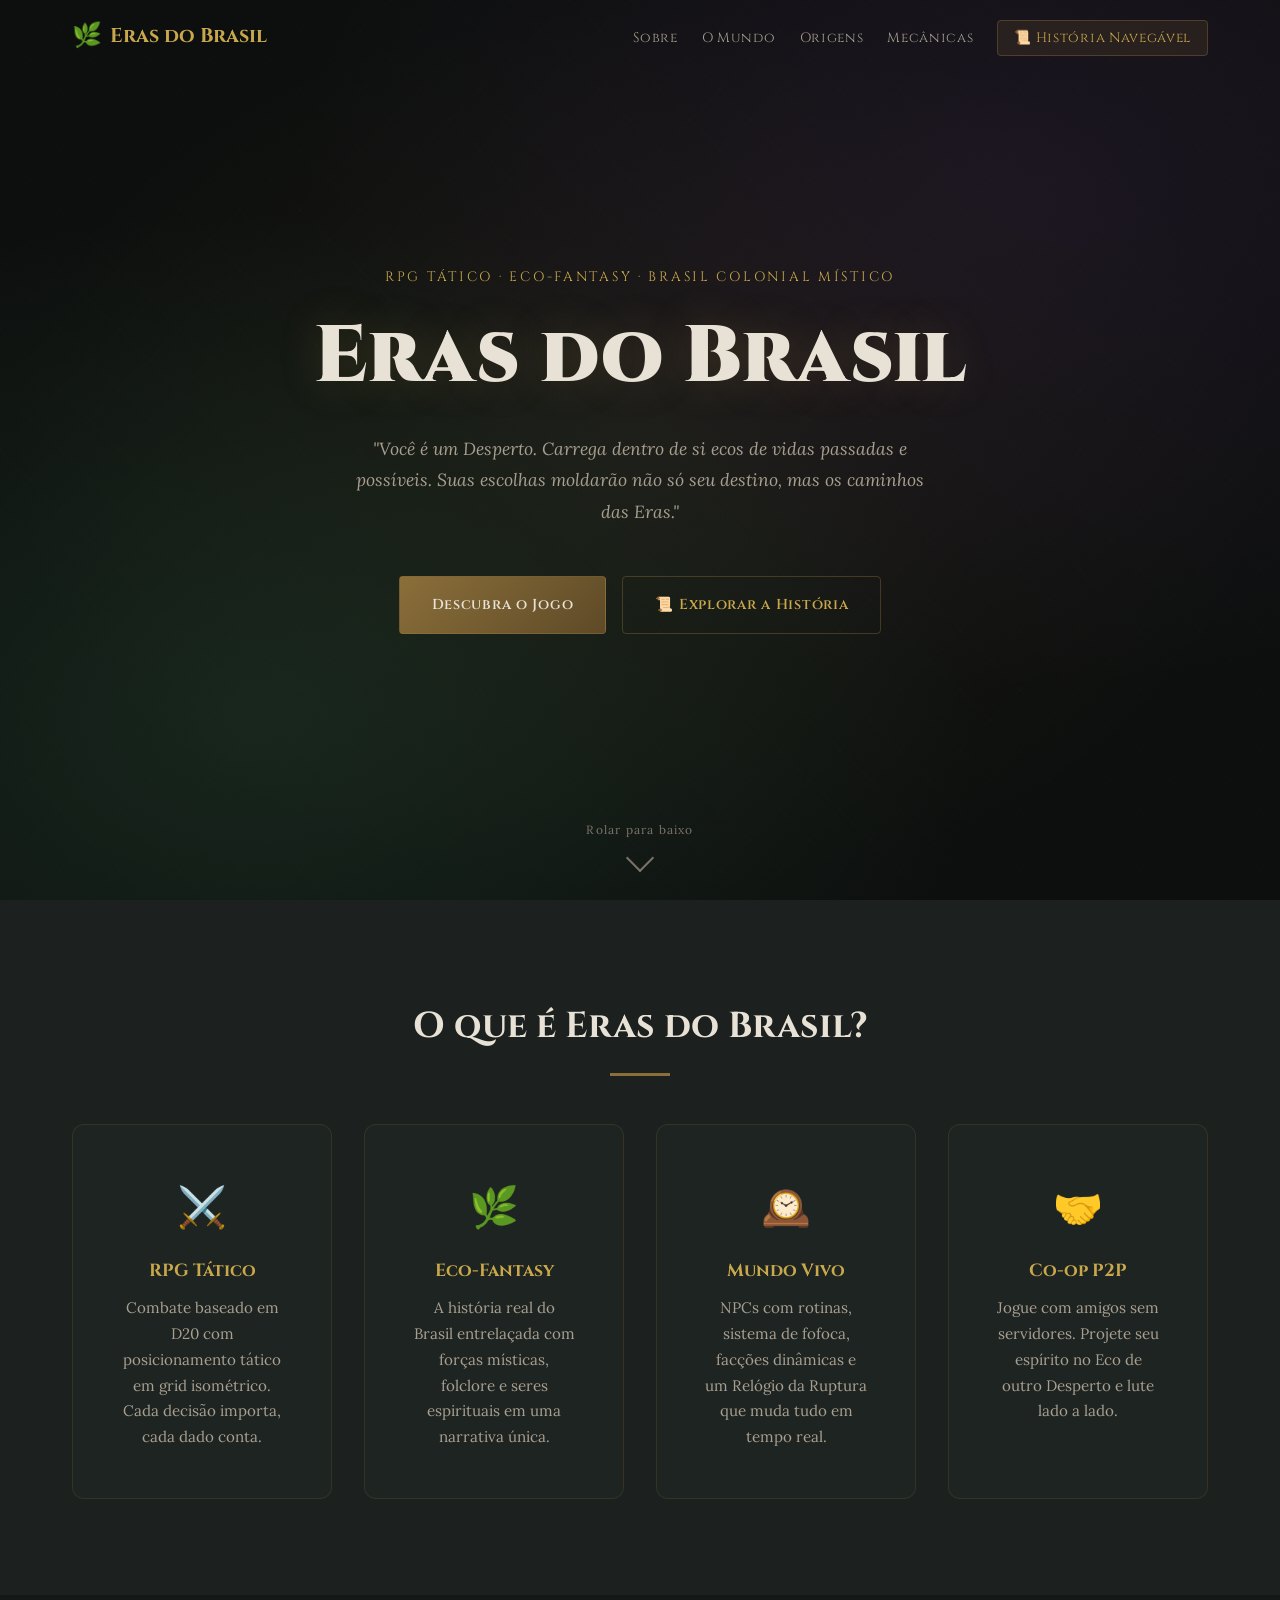
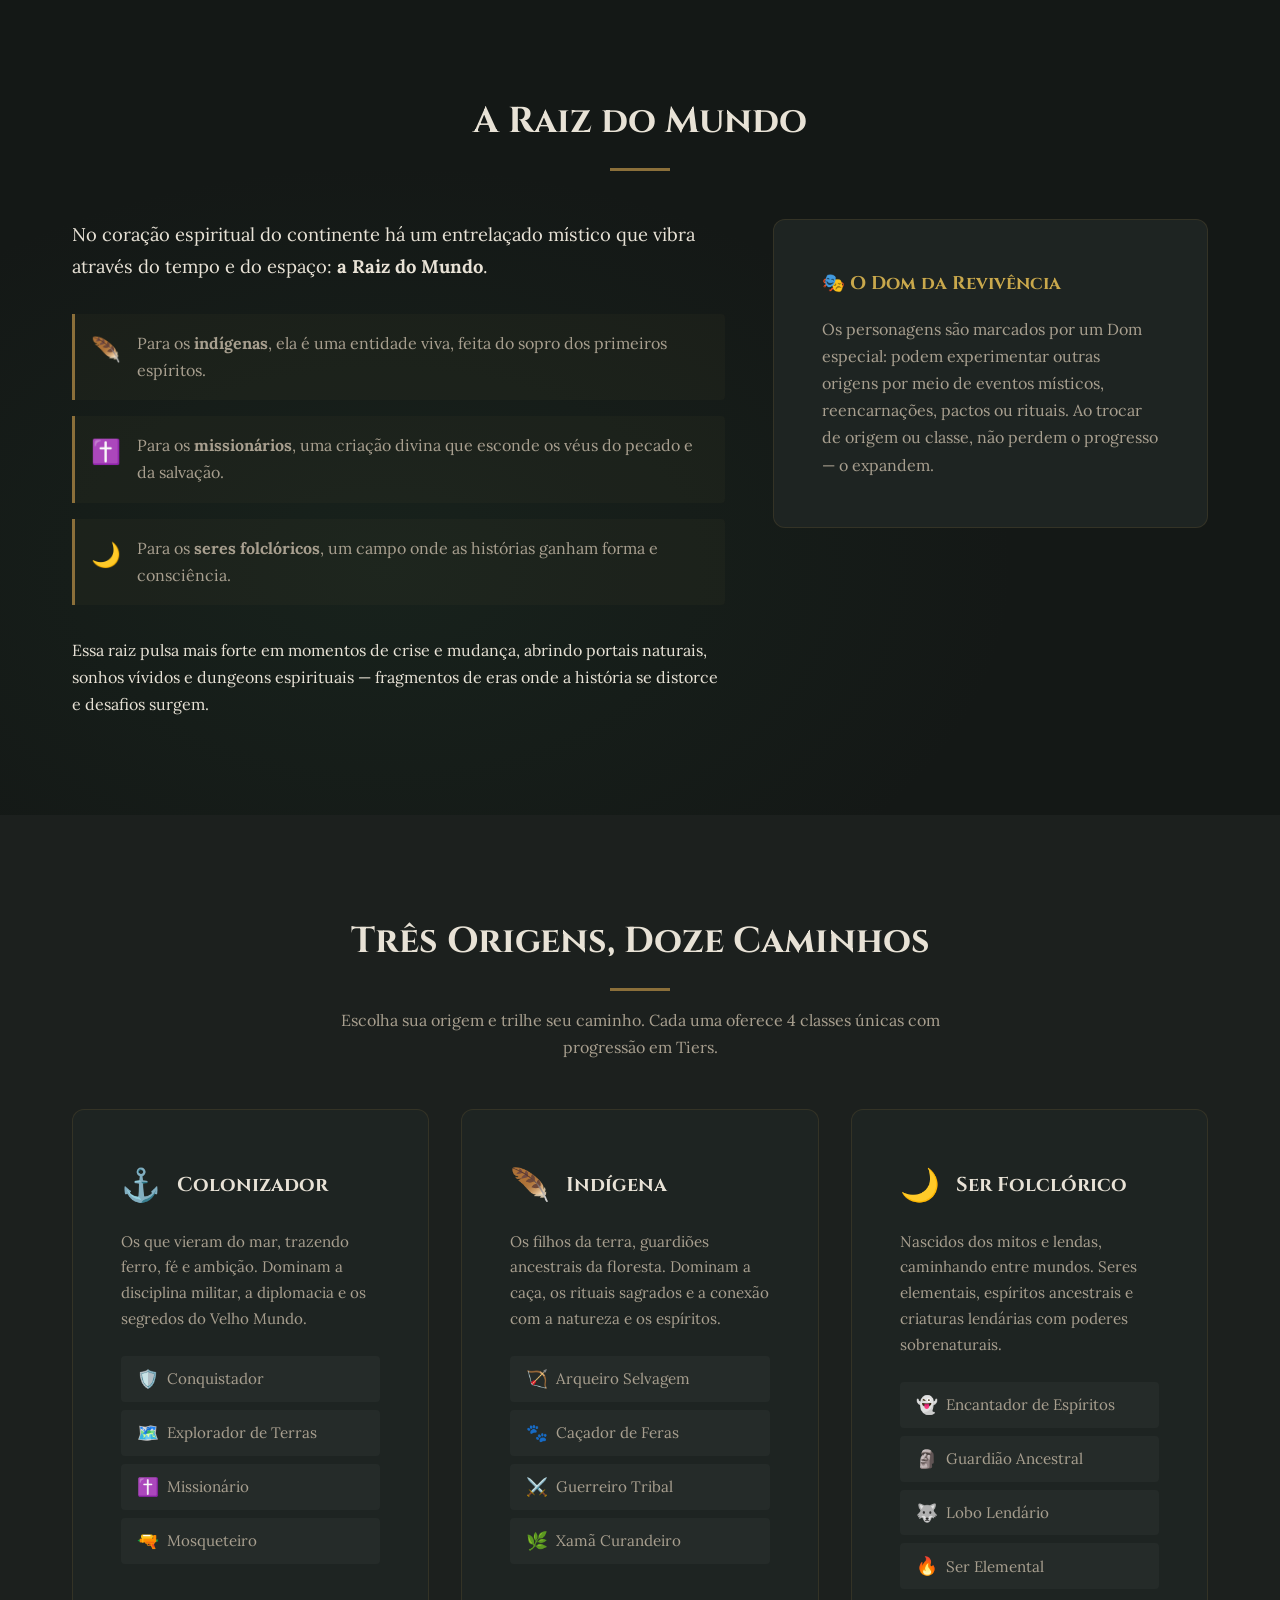
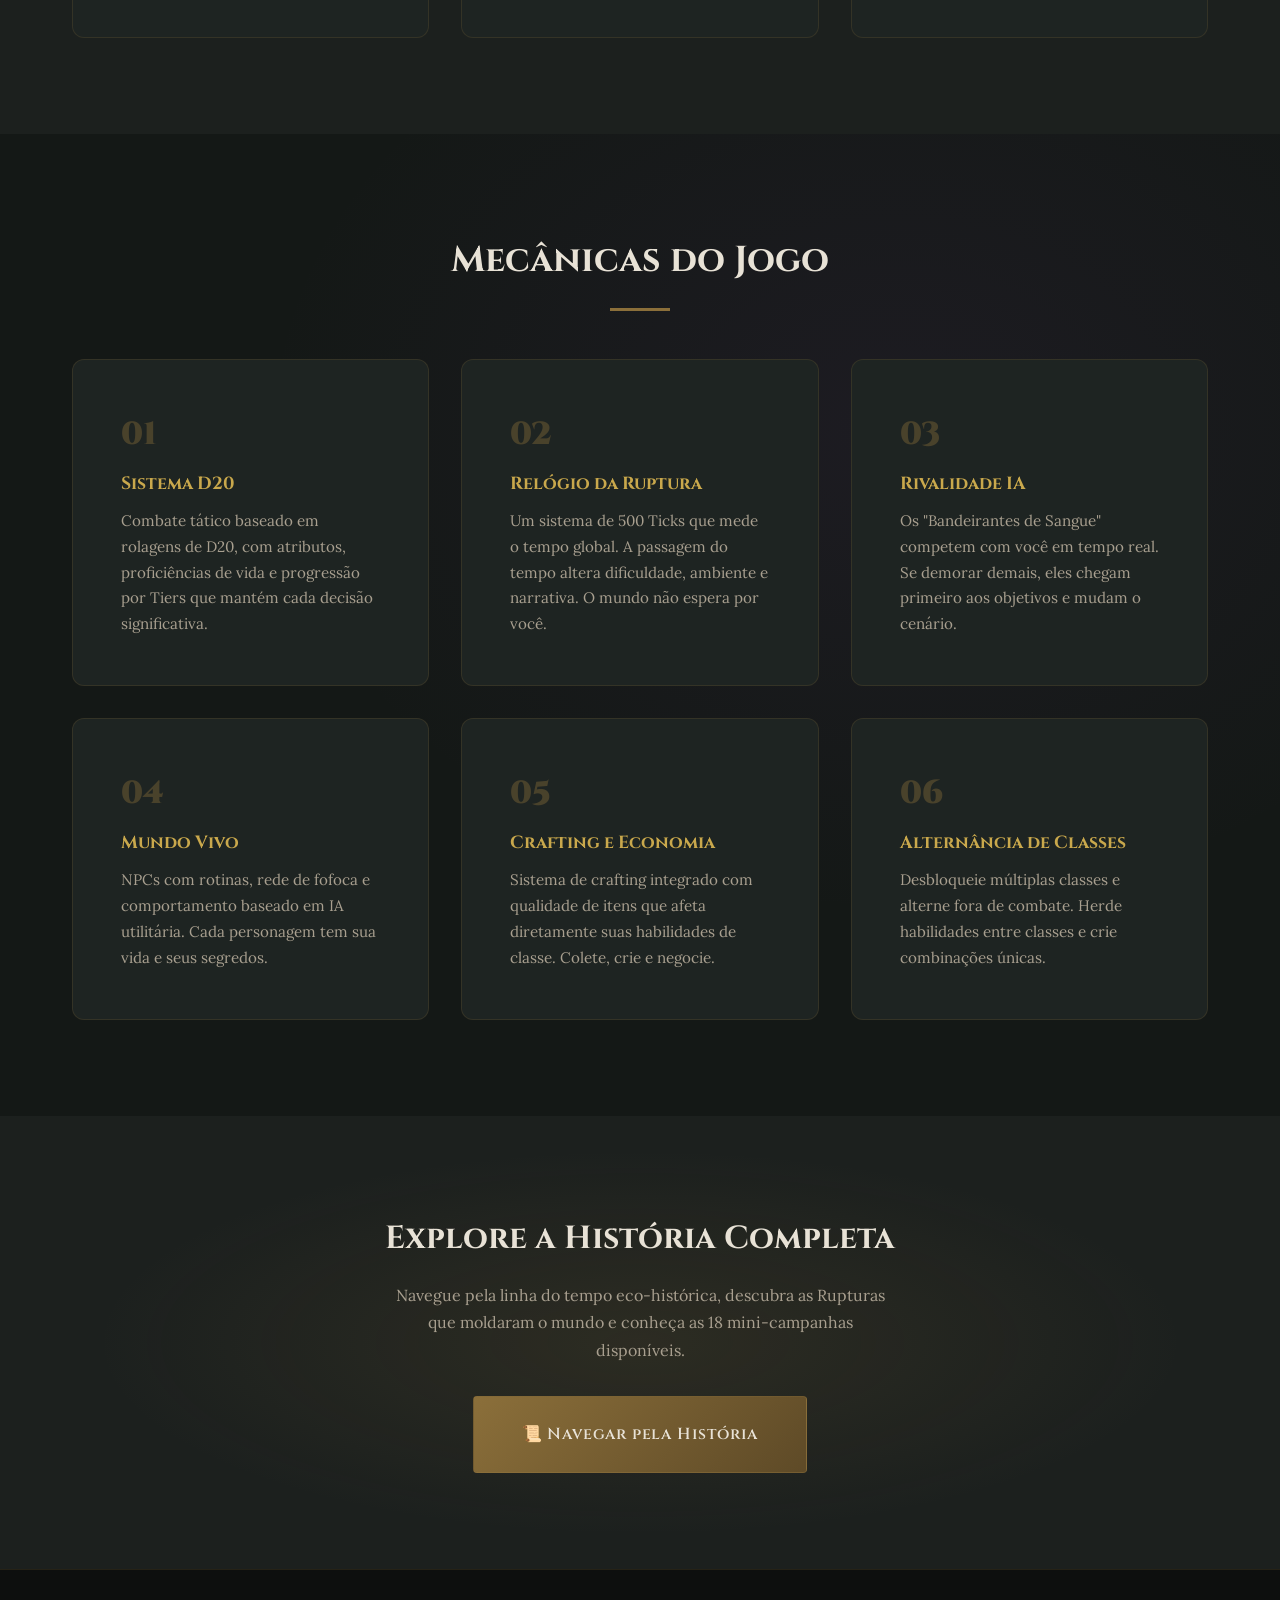
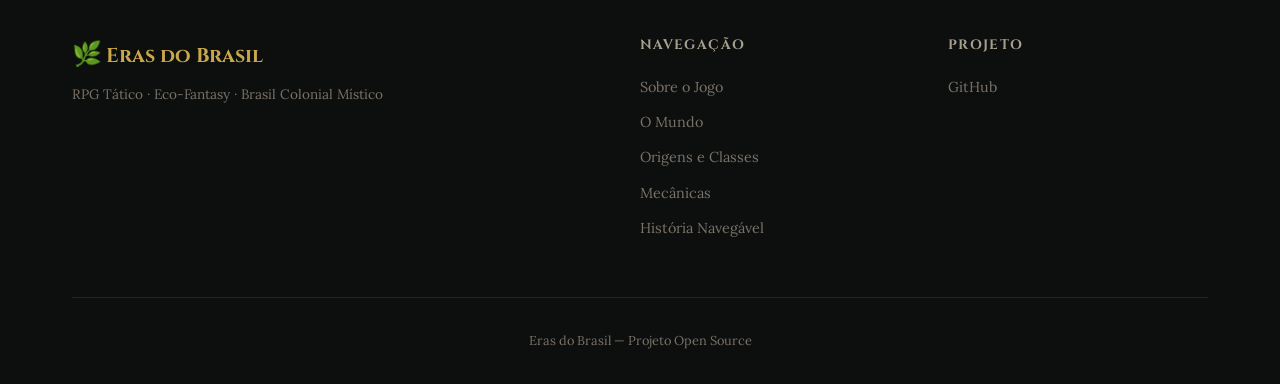
==== web/index.html @ d016cd66 "feat: add web page for game presentation and navigable history (GitHub Pages) Creates a `web/` folde" ====
<!DOCTYPE html>
<html lang="pt-BR">
<head>
  <meta charset="UTF-8">
  <meta name="viewport" content="width=device-width, initial-scale=1.0">
  <title>Eras do Brasil — RPG Tático Eco-Fantasy</title>
  <meta name="description" content="Eras do Brasil é um RPG tático com elementos de eco-fantasia ambientado em um Brasil colonial místico. Explore eras, desbloqueie classes e molde o destino do mundo.">
  <link rel="stylesheet" href="css/style.css">
  <link rel="preconnect" href="https://fonts.googleapis.com">
  <link rel="preconnect" href="https://fonts.gstatic.com" crossorigin>
  <link href="https://fonts.googleapis.com/css2?family=Cinzel:wght@400;600;700;900&family=Lora:ital,wght@0,400;0,500;0,600;1,400;1,500&display=swap" rel="stylesheet">
</head>
<body>
  <!-- Navigation -->
  <nav class="navbar" id="navbar">
    <div class="nav-container">
      <a href="index.html" class="nav-logo">
        <span class="logo-icon">🌿</span>
        <span class="logo-text">Eras do Brasil</span>
      </a>
      <button class="nav-toggle" id="navToggle" aria-label="Abrir menu">
        <span></span><span></span><span></span>
      </button>
      <ul class="nav-links" id="navLinks">
        <li><a href="#sobre">Sobre</a></li>
        <li><a href="#mundo">O Mundo</a></li>
        <li><a href="#origens">Origens</a></li>
        <li><a href="#mecanicas">Mecânicas</a></li>
        <li><a href="historia.html" class="nav-cta">📜 História Navegável</a></li>
      </ul>
    </div>
  </nav>

  <!-- Hero Section -->
  <header class="hero" id="hero">
    <div class="hero-overlay"></div>
    <div class="hero-content">
      <p class="hero-subtitle">RPG Tático · Eco-Fantasy · Brasil Colonial Místico</p>
      <h1 class="hero-title">Eras do Brasil</h1>
      <p class="hero-tagline">"Você é um Desperto. Carrega dentro de si ecos de vidas passadas e possíveis. Suas escolhas moldarão não só seu destino, mas os caminhos das Eras."</p>
      <div class="hero-actions">
        <a href="#sobre" class="btn btn-primary">Descubra o Jogo</a>
        <a href="historia.html" class="btn btn-secondary">📜 Explorar a História</a>
      </div>
    </div>
    <div class="hero-scroll-indicator">
      <span>Rolar para baixo</span>
      <div class="scroll-arrow"></div>
    </div>
  </header>

  <!-- About Section -->
  <section class="section section-about" id="sobre">
    <div class="container">
      <h2 class="section-title">O que é Eras do Brasil?</h2>
      <div class="about-grid">
        <div class="about-card">
          <div class="about-icon">⚔️</div>
          <h3>RPG Tático</h3>
          <p>Combate baseado em D20 com posicionamento tático em grid isométrico. Cada decisão importa, cada dado conta.</p>
        </div>
        <div class="about-card">
          <div class="about-icon">🌿</div>
          <h3>Eco-Fantasy</h3>
          <p>A história real do Brasil entrelaçada com forças místicas, folclore e seres espirituais em uma narrativa única.</p>
        </div>
        <div class="about-card">
          <div class="about-icon">🕰️</div>
          <h3>Mundo Vivo</h3>
          <p>NPCs com rotinas, sistema de fofoca, facções dinâmicas e um Relógio da Ruptura que muda tudo em tempo real.</p>
        </div>
        <div class="about-card">
          <div class="about-icon">🤝</div>
          <h3>Co-op P2P</h3>
          <p>Jogue com amigos sem servidores. Projete seu espírito no Eco de outro Desperto e lute lado a lado.</p>
        </div>
      </div>
    </div>
  </section>

  <!-- World Section -->
  <section class="section section-world" id="mundo">
    <div class="container">
      <h2 class="section-title">A Raiz do Mundo</h2>
      <div class="world-content">
        <div class="world-text">
          <p class="world-intro">No coração espiritual do continente há um entrelaçado místico que vibra através do tempo e do espaço: <strong>a Raiz do Mundo</strong>.</p>
          <div class="world-perspectives">
            <div class="perspective">
              <span class="perspective-icon">🪶</span>
              <p>Para os <strong>indígenas</strong>, ela é uma entidade viva, feita do sopro dos primeiros espíritos.</p>
            </div>
            <div class="perspective">
              <span class="perspective-icon">✝️</span>
              <p>Para os <strong>missionários</strong>, uma criação divina que esconde os véus do pecado e da salvação.</p>
            </div>
            <div class="perspective">
              <span class="perspective-icon">🌙</span>
              <p>Para os <strong>seres folclóricos</strong>, um campo onde as histórias ganham forma e consciência.</p>
            </div>
          </div>
          <p>Essa raiz pulsa mais forte em momentos de crise e mudança, abrindo portais naturais, sonhos vívidos e dungeons espirituais — fragmentos de eras onde a história se distorce e desafios surgem.</p>
        </div>
        <div class="world-feature">
          <div class="feature-box">
            <h3>🎭 O Dom da Revivência</h3>
            <p>Os personagens são marcados por um Dom especial: podem experimentar outras origens por meio de eventos místicos, reencarnações, pactos ou rituais. Ao trocar de origem ou classe, não perdem o progresso — o expandem.</p>
          </div>
        </div>
      </div>
    </div>
  </section>

  <!-- Origins / Classes Section -->
  <section class="section section-origins" id="origens">
    <div class="container">
      <h2 class="section-title">Três Origens, Doze Caminhos</h2>
      <p class="section-subtitle">Escolha sua origem e trilhe seu caminho. Cada uma oferece 4 classes únicas com progressão em Tiers.</p>
      <div class="origins-grid">
        <!-- Colonizador -->
        <div class="origin-card origin-colonizador">
          <div class="origin-header">
            <span class="origin-icon">⚓</span>
            <h3>Colonizador</h3>
          </div>
          <p class="origin-desc">Os que vieram do mar, trazendo ferro, fé e ambição. Dominam a disciplina militar, a diplomacia e os segredos do Velho Mundo.</p>
          <ul class="class-list">
            <li><span class="class-icon">🛡️</span> Conquistador</li>
            <li><span class="class-icon">🗺️</span> Explorador de Terras</li>
            <li><span class="class-icon">✝️</span> Missionário</li>
            <li><span class="class-icon">🔫</span> Mosqueteiro</li>
          </ul>
        </div>
        <!-- Indígena -->
        <div class="origin-card origin-indigena">
          <div class="origin-header">
            <span class="origin-icon">🪶</span>
            <h3>Indígena</h3>
          </div>
          <p class="origin-desc">Os filhos da terra, guardiões ancestrais da floresta. Dominam a caça, os rituais sagrados e a conexão com a natureza e os espíritos.</p>
          <ul class="class-list">
            <li><span class="class-icon">🏹</span> Arqueiro Selvagem</li>
            <li><span class="class-icon">🐾</span> Caçador de Feras</li>
            <li><span class="class-icon">⚔️</span> Guerreiro Tribal</li>
            <li><span class="class-icon">🌿</span> Xamã Curandeiro</li>
          </ul>
        </div>
        <!-- Folclórico -->
        <div class="origin-card origin-folclorico">
          <div class="origin-header">
            <span class="origin-icon">🌙</span>
            <h3>Ser Folclórico</h3>
          </div>
          <p class="origin-desc">Nascidos dos mitos e lendas, caminhando entre mundos. Seres elementais, espíritos ancestrais e criaturas lendárias com poderes sobrenaturais.</p>
          <ul class="class-list">
            <li><span class="class-icon">👻</span> Encantador de Espíritos</li>
            <li><span class="class-icon">🗿</span> Guardião Ancestral</li>
            <li><span class="class-icon">🐺</span> Lobo Lendário</li>
            <li><span class="class-icon">🔥</span> Ser Elemental</li>
          </ul>
        </div>
      </div>
    </div>
  </section>

  <!-- Mechanics Section -->
  <section class="section section-mechanics" id="mecanicas">
    <div class="container">
      <h2 class="section-title">Mecânicas do Jogo</h2>
      <div class="mechanics-grid">
        <div class="mechanic-card">
          <div class="mechanic-number">01</div>
          <h3>Sistema D20</h3>
          <p>Combate tático baseado em rolagens de D20, com atributos, proficiências de vida e progressão por Tiers que mantém cada decisão significativa.</p>
        </div>
        <div class="mechanic-card">
          <div class="mechanic-number">02</div>
          <h3>Relógio da Ruptura</h3>
          <p>Um sistema de 500 Ticks que mede o tempo global. A passagem do tempo altera dificuldade, ambiente e narrativa. O mundo não espera por você.</p>
        </div>
        <div class="mechanic-card">
          <div class="mechanic-number">03</div>
          <h3>Rivalidade IA</h3>
          <p>Os "Bandeirantes de Sangue" competem com você em tempo real. Se demorar demais, eles chegam primeiro aos objetivos e mudam o cenário.</p>
        </div>
        <div class="mechanic-card">
          <div class="mechanic-number">04</div>
          <h3>Mundo Vivo</h3>
          <p>NPCs com rotinas, rede de fofoca e comportamento baseado em IA utilitária. Cada personagem tem sua vida e seus segredos.</p>
        </div>
        <div class="mechanic-card">
          <div class="mechanic-number">05</div>
          <h3>Crafting e Economia</h3>
          <p>Sistema de crafting integrado com qualidade de itens que afeta diretamente suas habilidades de classe. Colete, crie e negocie.</p>
        </div>
        <div class="mechanic-card">
          <div class="mechanic-number">06</div>
          <h3>Alternância de Classes</h3>
          <p>Desbloqueie múltiplas classes e alterne fora de combate. Herde habilidades entre classes e crie combinações únicas.</p>
        </div>
      </div>
    </div>
  </section>

  <!-- CTA Section -->
  <section class="section section-cta">
    <div class="container">
      <div class="cta-content">
        <h2>Explore a História Completa</h2>
        <p>Navegue pela linha do tempo eco-histórica, descubra as Rupturas que moldaram o mundo e conheça as 18 mini-campanhas disponíveis.</p>
        <a href="historia.html" class="btn btn-primary btn-large">📜 Navegar pela História</a>
      </div>
    </div>
  </section>

  <!-- Footer -->
  <footer class="footer">
    <div class="container">
      <div class="footer-content">
        <div class="footer-brand">
          <span class="logo-icon">🌿</span>
          <span class="logo-text">Eras do Brasil</span>
          <p>RPG Tático · Eco-Fantasy · Brasil Colonial Místico</p>
        </div>
        <div class="footer-links">
          <h4>Navegação</h4>
          <ul>
            <li><a href="#sobre">Sobre o Jogo</a></li>
            <li><a href="#mundo">O Mundo</a></li>
            <li><a href="#origens">Origens e Classes</a></li>
            <li><a href="#mecanicas">Mecânicas</a></li>
            <li><a href="historia.html">História Navegável</a></li>
          </ul>
        </div>
        <div class="footer-links">
          <h4>Projeto</h4>
          <ul>
            <li><a href="https://github.com/sidinei-silva/eras-do-brasil" target="_blank" rel="noopener">GitHub</a></li>
          </ul>
        </div>
      </div>
      <div class="footer-bottom">
        <p>Eras do Brasil — Projeto Open Source</p>
      </div>
    </div>
  </footer>

  <script src="js/main.js"></script>
</body>
</html>
---- web/css/style.css ----
/* =============================================
   ERAS DO BRASIL — Web Page Styles
   Paleta: Tons terrosos, verdes profundos, 
   azuis místicos, roxos espirituais, dourado
   ============================================= */

/* --- CSS Variables --- */
:root {
  /* Colors - Earthy & Mystical */
  --color-bg-dark: #0d0f0e;
  --color-bg: #141816;
  --color-bg-light: #1c201e;
  --color-bg-card: #1e2422;
  --color-bg-card-hover: #242a28;

  --color-primary: #8b6f3a;
  --color-primary-light: #c9a84c;
  --color-primary-dark: #5e4a27;

  --color-green-deep: #2d5a3e;
  --color-green-light: #4a8c5c;
  --color-green-glow: #5fb87a;

  --color-blue-mystic: #3a5a8b;
  --color-blue-light: #5a8abf;

  --color-purple-spirit: #6b3a8b;
  --color-purple-light: #9a5abf;

  --color-text: #e8e2d6;
  --color-text-muted: #a89f8f;
  --color-text-dim: #7a7268;

  --color-accent-red: #8b3a3a;
  --color-accent-red-light: #c45a5a;

  /* Spacing */
  --space-xs: 0.25rem;
  --space-sm: 0.5rem;
  --space-md: 1rem;
  --space-lg: 1.5rem;
  --space-xl: 2rem;
  --space-2xl: 3rem;
  --space-3xl: 4rem;
  --space-4xl: 6rem;

  /* Typography */
  --font-heading: 'Cinzel', serif;
  --font-body: 'Lora', Georgia, serif;

  /* Borders */
  --border-subtle: 1px solid rgba(139, 111, 58, 0.2);
  --border-glow: 1px solid rgba(139, 111, 58, 0.4);
  --radius-sm: 4px;
  --radius-md: 8px;
  --radius-lg: 12px;

  /* Transitions */
  --transition: 0.3s ease;
}

/* --- Reset & Base --- */
*,
*::before,
*::after {
  box-sizing: border-box;
  margin: 0;
  padding: 0;
}

html {
  scroll-behavior: smooth;
  scroll-padding-top: 80px;
}

body {
  font-family: var(--font-body);
  background-color: var(--color-bg);
  color: var(--color-text);
  line-height: 1.7;
  -webkit-font-smoothing: antialiased;
}

a {
  color: var(--color-primary-light);
  text-decoration: none;
  transition: color var(--transition);
}

a:hover {
  color: var(--color-green-glow);
}

img {
  max-width: 100%;
  height: auto;
}

ul {
  list-style: none;
}

/* --- Container --- */
.container {
  max-width: 1200px;
  margin: 0 auto;
  padding: 0 var(--space-xl);
}

/* =============================================
   NAVIGATION
   ============================================= */
.navbar {
  position: fixed;
  top: 0;
  left: 0;
  right: 0;
  z-index: 1000;
  padding: var(--space-md) 0;
  transition: background var(--transition), box-shadow var(--transition);
}

.navbar.scrolled,
.navbar-solid {
  background: rgba(13, 15, 14, 0.95);
  backdrop-filter: blur(10px);
  box-shadow: 0 2px 20px rgba(0, 0, 0, 0.3);
}

.nav-container {
  max-width: 1200px;
  margin: 0 auto;
  padding: 0 var(--space-xl);
  display: flex;
  align-items: center;
  justify-content: space-between;
}

.nav-logo {
  display: flex;
  align-items: center;
  gap: var(--space-sm);
  font-family: var(--font-heading);
  font-size: 1.25rem;
  font-weight: 700;
  color: var(--color-primary-light);
}

.nav-logo:hover {
  color: var(--color-primary-light);
}

.logo-icon {
  font-size: 1.5rem;
}

.nav-links {
  display: flex;
  align-items: center;
  gap: var(--space-lg);
}

.nav-links a {
  font-family: var(--font-heading);
  font-size: 0.85rem;
  font-weight: 400;
  letter-spacing: 0.05em;
  color: var(--color-text-muted);
  padding: var(--space-xs) 0;
  position: relative;
}

.nav-links a::after {
  content: '';
  position: absolute;
  bottom: -2px;
  left: 0;
  width: 0;
  height: 2px;
  background: var(--color-primary-light);
  transition: width var(--transition);
}

.nav-links a:hover {
  color: var(--color-text);
}

.nav-links a:hover::after {
  width: 100%;
}

.nav-cta {
  background: rgba(139, 111, 58, 0.15);
  border: var(--border-glow);
  padding: var(--space-sm) var(--space-md) !important;
  border-radius: var(--radius-sm);
  color: var(--color-primary-light) !important;
}

.nav-cta:hover {
  background: rgba(139, 111, 58, 0.3) !important;
}

/* Mobile Nav Toggle */
.nav-toggle {
  display: none;
  flex-direction: column;
  gap: 5px;
  background: none;
  border: none;
  cursor: pointer;
  padding: var(--space-sm);
}

.nav-toggle span {
  display: block;
  width: 24px;
  height: 2px;
  background: var(--color-text);
  transition: var(--transition);
}

/* =============================================
   HERO SECTION
   ============================================= */
.hero {
  position: relative;
  min-height: 100vh;
  display: flex;
  flex-direction: column;
  align-items: center;
  justify-content: center;
  text-align: center;
  background:
    radial-gradient(ellipse at 20% 80%, rgba(45, 90, 62, 0.3) 0%, transparent 50%),
    radial-gradient(ellipse at 80% 20%, rgba(107, 58, 139, 0.15) 0%, transparent 50%),
    radial-gradient(ellipse at 50% 50%, rgba(139, 111, 58, 0.1) 0%, transparent 70%),
    var(--color-bg-dark);
  overflow: hidden;
}

.hero-overlay {
  position: absolute;
  inset: 0;
  background: url("data:image/svg+xml,%3Csvg xmlns='http://www.w3.org/2000/svg' width='60' height='60'%3E%3Cpath d='M30 0L60 30L30 60L0 30Z' fill='none' stroke='%238b6f3a' stroke-width='0.3' opacity='0.08'/%3E%3C/svg%3E") repeat;
  pointer-events: none;
}

.hero-content {
  position: relative;
  z-index: 2;
  max-width: 800px;
  padding: 0 var(--space-xl);
}

.hero-subtitle {
  font-family: var(--font-heading);
  font-size: 0.85rem;
  letter-spacing: 0.2em;
  text-transform: uppercase;
  color: var(--color-primary-light);
  margin-bottom: var(--space-lg);
}

.hero-title {
  font-family: var(--font-heading);
  font-size: clamp(2.5rem, 7vw, 5rem);
  font-weight: 900;
  line-height: 1.1;
  color: var(--color-text);
  margin-bottom: var(--space-xl);
  text-shadow: 0 0 40px rgba(139, 111, 58, 0.3);
}

.hero-tagline {
  font-size: 1.1rem;
  font-style: italic;
  color: var(--color-text-muted);
  max-width: 600px;
  margin: 0 auto var(--space-2xl);
  line-height: 1.8;
}

.hero-actions {
  display: flex;
  gap: var(--space-md);
  justify-content: center;
  flex-wrap: wrap;
}

.hero-scroll-indicator {
  position: absolute;
  bottom: 2rem;
  display: flex;
  flex-direction: column;
  align-items: center;
  gap: var(--space-sm);
  color: var(--color-text-dim);
  font-size: 0.75rem;
  letter-spacing: 0.1em;
  animation: float 2s ease-in-out infinite;
}

.scroll-arrow {
  width: 20px;
  height: 20px;
  border-right: 2px solid var(--color-text-dim);
  border-bottom: 2px solid var(--color-text-dim);
  transform: rotate(45deg);
}

@keyframes float {
  0%, 100% { transform: translateY(0); }
  50% { transform: translateY(8px); }
}

/* =============================================
   BUTTONS
   ============================================= */
.btn {
  display: inline-block;
  font-family: var(--font-heading);
  font-size: 0.9rem;
  font-weight: 600;
  letter-spacing: 0.05em;
  padding: var(--space-md) var(--space-xl);
  border-radius: var(--radius-sm);
  cursor: pointer;
  transition: all var(--transition);
  border: none;
}

.btn-primary {
  background: linear-gradient(135deg, var(--color-primary), var(--color-primary-dark));
  color: var(--color-text);
  border: var(--border-glow);
}

.btn-primary:hover {
  background: linear-gradient(135deg, var(--color-primary-light), var(--color-primary));
  color: var(--color-bg-dark);
  transform: translateY(-2px);
  box-shadow: 0 4px 20px rgba(139, 111, 58, 0.3);
}

.btn-secondary {
  background: transparent;
  color: var(--color-primary-light);
  border: var(--border-glow);
}

.btn-secondary:hover {
  background: rgba(139, 111, 58, 0.15);
  color: var(--color-text);
  transform: translateY(-2px);
}

.btn-large {
  padding: var(--space-lg) var(--space-2xl);
  font-size: 1rem;
}

/* =============================================
   SECTIONS
   ============================================= */
.section {
  padding: var(--space-4xl) 0;
}

.section-title {
  font-family: var(--font-heading);
  font-size: clamp(1.5rem, 3vw, 2.25rem);
  font-weight: 700;
  text-align: center;
  margin-bottom: var(--space-md);
  color: var(--color-text);
}

.section-title::after {
  content: '';
  display: block;
  width: 60px;
  height: 3px;
  background: var(--color-primary);
  margin: var(--space-md) auto 0;
}

.section-subtitle {
  text-align: center;
  color: var(--color-text-muted);
  max-width: 600px;
  margin: 0 auto var(--space-2xl);
}

/* --- About Section --- */
.section-about {
  background: var(--color-bg-light);
}

.about-grid {
  display: grid;
  grid-template-columns: repeat(auto-fit, minmax(240px, 1fr));
  gap: var(--space-xl);
  margin-top: var(--space-2xl);
}

.about-card {
  background: var(--color-bg-card);
  border: var(--border-subtle);
  border-radius: var(--radius-lg);
  padding: var(--space-2xl);
  text-align: center;
  transition: all var(--transition);
}

.about-card:hover {
  background: var(--color-bg-card-hover);
  border-color: rgba(139, 111, 58, 0.4);
  transform: translateY(-4px);
}

.about-icon {
  font-size: 2.5rem;
  margin-bottom: var(--space-md);
}

.about-card h3 {
  font-family: var(--font-heading);
  font-size: 1.1rem;
  color: var(--color-primary-light);
  margin-bottom: var(--space-sm);
}

.about-card p {
  color: var(--color-text-muted);
  font-size: 0.95rem;
}

/* --- World Section --- */
.section-world {
  background:
    radial-gradient(ellipse at 30% 70%, rgba(45, 90, 62, 0.15) 0%, transparent 50%),
    var(--color-bg);
}

.world-content {
  display: grid;
  grid-template-columns: 1.2fr 0.8fr;
  gap: var(--space-2xl);
  margin-top: var(--space-2xl);
  align-items: start;
}

.world-intro {
  font-size: 1.15rem;
  color: var(--color-text);
  margin-bottom: var(--space-lg);
}

.world-perspectives {
  display: flex;
  flex-direction: column;
  gap: var(--space-md);
  margin: var(--space-xl) 0;
}

.perspective {
  display: flex;
  gap: var(--space-md);
  align-items: flex-start;
  padding: var(--space-md);
  background: rgba(139, 111, 58, 0.05);
  border-left: 3px solid var(--color-primary);
  border-radius: 0 var(--radius-sm) var(--radius-sm) 0;
}

.perspective-icon {
  font-size: 1.5rem;
  flex-shrink: 0;
}

.perspective p {
  color: var(--color-text-muted);
}

.feature-box {
  background: var(--color-bg-card);
  border: var(--border-subtle);
  border-radius: var(--radius-lg);
  padding: var(--space-2xl);
}

.feature-box h3 {
  font-family: var(--font-heading);
  font-size: 1.15rem;
  color: var(--color-primary-light);
  margin-bottom: var(--space-md);
}

.feature-box p {
  color: var(--color-text-muted);
}

/* --- Origins Section --- */
.section-origins {
  background: var(--color-bg-light);
}

.origins-grid {
  display: grid;
  grid-template-columns: repeat(auto-fit, minmax(300px, 1fr));
  gap: var(--space-xl);
}

.origin-card {
  background: var(--color-bg-card);
  border: var(--border-subtle);
  border-radius: var(--radius-lg);
  padding: var(--space-2xl);
  transition: all var(--transition);
}

.origin-card:hover {
  transform: translateY(-4px);
}

.origin-colonizador:hover {
  border-color: var(--color-blue-light);
  box-shadow: 0 4px 30px rgba(58, 90, 139, 0.15);
}

.origin-indigena:hover {
  border-color: var(--color-green-glow);
  box-shadow: 0 4px 30px rgba(74, 140, 92, 0.15);
}

.origin-folclorico:hover {
  border-color: var(--color-purple-light);
  box-shadow: 0 4px 30px rgba(107, 58, 139, 0.15);
}

.origin-header {
  display: flex;
  align-items: center;
  gap: var(--space-md);
  margin-bottom: var(--space-md);
}

.origin-icon {
  font-size: 2rem;
}

.origin-header h3 {
  font-family: var(--font-heading);
  font-size: 1.25rem;
  color: var(--color-text);
}

.origin-desc {
  color: var(--color-text-muted);
  font-size: 0.95rem;
  margin-bottom: var(--space-lg);
}

.class-list {
  display: flex;
  flex-direction: column;
  gap: var(--space-sm);
}

.class-list li {
  display: flex;
  align-items: center;
  gap: var(--space-sm);
  padding: var(--space-sm) var(--space-md);
  background: rgba(255, 255, 255, 0.03);
  border-radius: var(--radius-sm);
  font-size: 0.95rem;
  color: var(--color-text-muted);
}

.class-icon {
  font-size: 1.1rem;
}

/* --- Mechanics Section --- */
.section-mechanics {
  background:
    radial-gradient(ellipse at 70% 30%, rgba(107, 58, 139, 0.1) 0%, transparent 50%),
    var(--color-bg);
}

.mechanics-grid {
  display: grid;
  grid-template-columns: repeat(auto-fit, minmax(300px, 1fr));
  gap: var(--space-xl);
  margin-top: var(--space-2xl);
}

.mechanic-card {
  background: var(--color-bg-card);
  border: var(--border-subtle);
  border-radius: var(--radius-lg);
  padding: var(--space-2xl);
  transition: all var(--transition);
}

.mechanic-card:hover {
  background: var(--color-bg-card-hover);
  border-color: rgba(139, 111, 58, 0.4);
  transform: translateY(-4px);
}

.mechanic-number {
  font-family: var(--font-heading);
  font-size: 2rem;
  font-weight: 900;
  color: var(--color-primary);
  opacity: 0.4;
  margin-bottom: var(--space-sm);
}

.mechanic-card h3 {
  font-family: var(--font-heading);
  font-size: 1.1rem;
  color: var(--color-primary-light);
  margin-bottom: var(--space-sm);
}

.mechanic-card p {
  color: var(--color-text-muted);
  font-size: 0.95rem;
}

/* --- CTA Section --- */
.section-cta {
  background:
    radial-gradient(ellipse at center, rgba(139, 111, 58, 0.15) 0%, transparent 60%),
    var(--color-bg-light);
  text-align: center;
}

.cta-content h2 {
  font-family: var(--font-heading);
  font-size: clamp(1.5rem, 3vw, 2rem);
  margin-bottom: var(--space-md);
}

.cta-content p {
  color: var(--color-text-muted);
  max-width: 500px;
  margin: 0 auto var(--space-xl);
}

/* =============================================
   FOOTER
   ============================================= */
.footer {
  background: var(--color-bg-dark);
  border-top: var(--border-subtle);
  padding: var(--space-3xl) 0 var(--space-xl);
}

.footer-content {
  display: grid;
  grid-template-columns: 2fr 1fr 1fr;
  gap: var(--space-2xl);
  margin-bottom: var(--space-2xl);
}

.footer-brand .logo-icon {
  font-size: 1.5rem;
}

.footer-brand .logo-text {
  font-family: var(--font-heading);
  font-size: 1.25rem;
  font-weight: 700;
  color: var(--color-primary-light);
}

.footer-brand p {
  color: var(--color-text-dim);
  font-size: 0.85rem;
  margin-top: var(--space-sm);
}

.footer-links h4 {
  font-family: var(--font-heading);
  font-size: 0.85rem;
  letter-spacing: 0.1em;
  text-transform: uppercase;
  color: var(--color-text-muted);
  margin-bottom: var(--space-md);
}

.footer-links li {
  margin-bottom: var(--space-sm);
}

.footer-links a {
  color: var(--color-text-dim);
  font-size: 0.9rem;
}

.footer-links a:hover {
  color: var(--color-primary-light);
}

.footer-bottom {
  border-top: var(--border-subtle);
  padding-top: var(--space-xl);
  text-align: center;
  color: var(--color-text-dim);
  font-size: 0.8rem;
}

/* =============================================
   HISTORY PAGE
   ============================================= */

/* Page Header */
.page-header {
  position: relative;
  padding: 8rem 0 3rem;
  text-align: center;
  background:
    radial-gradient(ellipse at 50% 80%, rgba(139, 111, 58, 0.2) 0%, transparent 60%),
    radial-gradient(ellipse at 20% 40%, rgba(45, 90, 62, 0.15) 0%, transparent 50%),
    var(--color-bg-dark);
}

.page-title {
  font-family: var(--font-heading);
  font-size: clamp(2rem, 5vw, 3rem);
  font-weight: 900;
  margin-bottom: var(--space-md);
}

.page-subtitle {
  color: var(--color-text-muted);
  max-width: 600px;
  margin: 0 auto;
  font-size: 1.05rem;
}

/* Story Layout */
.story-layout {
  display: grid;
  grid-template-columns: 280px 1fr;
  max-width: 1400px;
  margin: 0 auto;
  min-height: 100vh;
}

/* Story Navigation */
.story-nav {
  position: sticky;
  top: 70px;
  height: calc(100vh - 70px);
  overflow-y: auto;
  padding: var(--space-xl);
  background: var(--color-bg-dark);
  border-right: var(--border-subtle);
}

.story-nav h3 {
  font-family: var(--font-heading);
  font-size: 0.8rem;
  letter-spacing: 0.15em;
  text-transform: uppercase;
  color: var(--color-text-dim);
  margin-bottom: var(--space-lg);
}

.story-nav > ul > li {
  margin-bottom: var(--space-sm);
}

.story-nav-link {
  display: block;
  padding: var(--space-sm) var(--space-md);
  color: var(--color-text-muted);
  font-size: 0.9rem;
  border-radius: var(--radius-sm);
  transition: all var(--transition);
}

.story-nav-link:hover,
.story-nav-link.active {
  color: var(--color-primary-light);
  background: rgba(139, 111, 58, 0.1);
}

.story-nav-sub {
  margin-left: var(--space-lg);
  margin-top: var(--space-xs);
}

.story-nav-sub li {
  margin-bottom: 2px;
}

.story-nav-sub a {
  display: block;
  padding: var(--space-xs) var(--space-sm);
  font-size: 0.8rem;
  color: var(--color-text-dim);
  border-radius: var(--radius-sm);
}

.story-nav-sub a:hover {
  color: var(--color-primary-light);
  background: rgba(139, 111, 58, 0.05);
}

/* Story Content */
.story-content {
  padding: var(--space-2xl) var(--space-3xl);
}

.story-section {
  margin-bottom: var(--space-4xl);
  padding-bottom: var(--space-3xl);
  border-bottom: var(--border-subtle);
}

.story-section:last-of-type {
  border-bottom: none;
}

.story-title {
  font-family: var(--font-heading);
  font-size: clamp(1.5rem, 3vw, 2rem);
  font-weight: 700;
  color: var(--color-text);
  margin-bottom: var(--space-xl);
}

.story-title::after {
  content: '';
  display: block;
  width: 40px;
  height: 3px;
  background: var(--color-primary);
  margin-top: var(--space-md);
}

.story-block {
  margin-bottom: var(--space-2xl);
}

.story-block h3 {
  font-family: var(--font-heading);
  font-size: 1.2rem;
  color: var(--color-primary-light);
  margin-bottom: var(--space-md);
}

.story-lead {
  font-size: 1.15rem;
  color: var(--color-text);
  margin-bottom: var(--space-lg);
  line-height: 1.8;
}

.story-block p {
  color: var(--color-text-muted);
  margin-bottom: var(--space-md);
}

.story-quote {
  border-left: 3px solid var(--color-primary);
  padding: var(--space-lg) var(--space-xl);
  margin: var(--space-xl) 0;
  background: rgba(139, 111, 58, 0.06);
  border-radius: 0 var(--radius-md) var(--radius-md) 0;
  font-style: italic;
  color: var(--color-text);
  font-size: 1.05rem;
}

.story-list {
  margin: var(--space-lg) 0;
}

.story-list li {
  padding: var(--space-sm) 0;
  padding-left: var(--space-lg);
  position: relative;
  color: var(--color-text-muted);
}

.story-list li::before {
  content: '◆';
  position: absolute;
  left: 0;
  color: var(--color-primary);
  font-size: 0.6rem;
  top: 0.7rem;
}

/* Perspective Cards (History Page) */
.perspective-cards {
  display: grid;
  grid-template-columns: repeat(auto-fit, minmax(200px, 1fr));
  gap: var(--space-md);
  margin: var(--space-xl) 0;
}

.perspective-card {
  background: var(--color-bg-card);
  border: var(--border-subtle);
  border-radius: var(--radius-md);
  padding: var(--space-lg);
  text-align: center;
}

.pc-icon {
  font-size: 2rem;
  display: block;
  margin-bottom: var(--space-sm);
}

.perspective-card h4 {
  font-family: var(--font-heading);
  font-size: 0.9rem;
  color: var(--color-primary-light);
  margin-bottom: var(--space-sm);
}

.perspective-card p {
  font-size: 0.9rem;
  color: var(--color-text-muted);
}

/* =============================================
   TIMELINE
   ============================================= */
.timeline {
  position: relative;
  padding-left: var(--space-3xl);
  margin-top: var(--space-2xl);
}

.timeline::before {
  content: '';
  position: absolute;
  left: 15px;
  top: 0;
  bottom: 0;
  width: 2px;
  background: linear-gradient(
    to bottom,
    var(--color-primary),
    var(--color-green-deep),
    var(--color-purple-spirit),
    var(--color-primary)
  );
}

.timeline-item {
  position: relative;
  margin-bottom: var(--space-2xl);
  padding-bottom: var(--space-xl);
}

.timeline-marker {
  position: absolute;
  left: calc(-1 * var(--space-3xl) + 4px);
  display: flex;
  flex-direction: column;
  align-items: center;
  gap: var(--space-xs);
}

.timeline-year {
  font-family: var(--font-heading);
  font-size: 0.8rem;
  font-weight: 700;
  color: var(--color-primary-light);
  background: var(--color-bg);
  padding: var(--space-xs) var(--space-sm);
  border-radius: var(--radius-sm);
  border: var(--border-glow);
  white-space: nowrap;
}

.timeline-icon {
  font-size: 1.5rem;
  background: var(--color-bg);
  padding: var(--space-xs);
  border-radius: 50%;
}

.timeline-content {
  background: var(--color-bg-card);
  border: var(--border-subtle);
  border-radius: var(--radius-md);
  padding: var(--space-xl);
  transition: all var(--transition);
}

.timeline-content:hover {
  border-color: rgba(139, 111, 58, 0.4);
  background: var(--color-bg-card-hover);
}

.timeline-content h3 {
  font-family: var(--font-heading);
  font-size: 1.15rem;
  color: var(--color-text);
  margin-bottom: var(--space-sm);
}

.timeline-meta {
  display: flex;
  flex-wrap: wrap;
  gap: var(--space-sm);
  margin-bottom: var(--space-md);
}

.tag {
  font-size: 0.75rem;
  padding: var(--space-xs) var(--space-sm);
  border-radius: var(--radius-sm);
  font-family: var(--font-heading);
  letter-spacing: 0.02em;
}

.tag-evento {
  background: rgba(45, 90, 62, 0.2);
  color: var(--color-green-light);
  border: 1px solid rgba(45, 90, 62, 0.3);
}

.tag-ruptura {
  background: rgba(107, 58, 139, 0.2);
  color: var(--color-purple-light);
  border: 1px solid rgba(107, 58, 139, 0.3);
}

.timeline-content p {
  color: var(--color-text-muted);
  font-size: 0.95rem;
}

/* =============================================
   ATO 1 - Mechanics
   ============================================= */
.mechanic-highlight {
  background: var(--color-bg-card);
  border: var(--border-subtle);
  border-radius: var(--radius-lg);
  padding: var(--space-2xl);
}

.clock-phases {
  display: grid;
  gap: var(--space-md);
  margin-top: var(--space-lg);
}

.phase {
  padding: var(--space-lg);
  border-radius: var(--radius-md);
  border-left: 4px solid;
}

.phase-1 { border-color: var(--color-green-light); background: rgba(74, 140, 92, 0.08); }
.phase-2 { border-color: var(--color-primary-light); background: rgba(201, 168, 76, 0.08); }
.phase-3 { border-color: var(--color-accent-red-light); background: rgba(196, 90, 90, 0.08); }
.phase-end { border-color: var(--color-purple-light); background: rgba(154, 90, 191, 0.08); }

.phase-header {
  display: flex;
  align-items: center;
  gap: var(--space-md);
  margin-bottom: var(--space-sm);
}

.phase-range {
  font-family: var(--font-heading);
  font-size: 0.75rem;
  font-weight: 700;
  padding: var(--space-xs) var(--space-sm);
  background: rgba(0, 0, 0, 0.3);
  border-radius: var(--radius-sm);
  color: var(--color-text-muted);
}

.phase h4 {
  font-family: var(--font-heading);
  font-size: 1rem;
  color: var(--color-text);
}

.phase p {
  color: var(--color-text-muted);
  font-size: 0.9rem;
  margin-bottom: 0;
}

.session-objective {
  background: rgba(139, 111, 58, 0.1);
  padding: var(--space-sm) var(--space-md);
  border-radius: var(--radius-sm);
  border-left: 3px solid var(--color-primary);
  margin-bottom: var(--space-md) !important;
  color: var(--color-text) !important;
}

/* Faction Grid */
.faction-grid {
  display: grid;
  grid-template-columns: repeat(auto-fit, minmax(180px, 1fr));
  gap: var(--space-md);
  margin: var(--space-lg) 0;
}

.faction-card {
  text-align: center;
  padding: var(--space-lg);
  border-radius: var(--radius-md);
  border: var(--border-subtle);
}

.faction-indigena { background: rgba(74, 140, 92, 0.1); border-color: rgba(74, 140, 92, 0.3); }
.faction-colonizador { background: rgba(90, 138, 191, 0.1); border-color: rgba(90, 138, 191, 0.3); }
.faction-folclorico { background: rgba(154, 90, 191, 0.1); border-color: rgba(154, 90, 191, 0.3); }

.faction-icon {
  font-size: 2rem;
  display: block;
  margin-bottom: var(--space-sm);
}

.faction-card h4 {
  font-family: var(--font-heading);
  font-size: 0.9rem;
  color: var(--color-text);
  margin-bottom: var(--space-xs);
}

.faction-card p {
  font-size: 0.85rem;
  color: var(--color-text-muted);
  margin-bottom: 0;
}

/* Outcome Grid */
.outcome-grid {
  display: grid;
  grid-template-columns: 1fr 1fr;
  gap: var(--space-md);
  margin: var(--space-lg) 0;
}

.outcome {
  padding: var(--space-lg);
  border-radius: var(--radius-md);
  border: var(--border-subtle);
}

.outcome-good {
  background: rgba(74, 140, 92, 0.1);
  border-color: rgba(74, 140, 92, 0.3);
}

.outcome-bad {
  background: rgba(139, 58, 58, 0.1);
  border-color: rgba(139, 58, 58, 0.3);
}

.outcome h4 {
  font-family: var(--font-heading);
  font-size: 0.95rem;
  color: var(--color-text);
  margin-bottom: var(--space-sm);
}

.outcome p {
  font-size: 0.9rem;
  color: var(--color-text-muted);
  margin-bottom: 0;
}

/* =============================================
   CAMPAIGNS
   ============================================= */
.campaign-group {
  margin-bottom: var(--space-2xl);
}

.campaign-group h3 {
  font-family: var(--font-heading);
  font-size: 1.15rem;
  color: var(--color-text);
  margin-bottom: var(--space-lg);
  display: flex;
  align-items: center;
  gap: var(--space-sm);
}

.origin-badge {
  font-size: 1.5rem;
}

.campaign-cards {
  display: grid;
  grid-template-columns: repeat(auto-fit, minmax(280px, 1fr));
  gap: var(--space-md);
}

.campaign-card {
  background: var(--color-bg-card);
  border: var(--border-subtle);
  border-radius: var(--radius-md);
  padding: var(--space-lg);
  transition: all var(--transition);
  position: relative;
}

.campaign-card:hover {
  background: var(--color-bg-card-hover);
  border-color: rgba(139, 111, 58, 0.4);
  transform: translateY(-2px);
}

.campaign-number {
  font-family: var(--font-heading);
  font-size: 1.5rem;
  font-weight: 900;
  color: var(--color-primary);
  opacity: 0.3;
  position: absolute;
  top: var(--space-md);
  right: var(--space-md);
}

.campaign-card h4 {
  font-family: var(--font-heading);
  font-size: 1rem;
  color: var(--color-primary-light);
  margin-bottom: var(--space-sm);
}

.campaign-card p {
  color: var(--color-text-muted);
  font-size: 0.9rem;
  margin-bottom: 0;
}

/* Back to top */
.back-to-top-container {
  text-align: center;
  padding: var(--space-2xl) 0;
}

/* =============================================
   RESPONSIVE
   ============================================= */
@media (max-width: 1024px) {
  .story-layout {
    grid-template-columns: 1fr;
  }

  .story-nav {
    display: none;
  }

  .story-content {
    padding: var(--space-xl);
  }

  .world-content {
    grid-template-columns: 1fr;
  }
}

@media (max-width: 768px) {
  .nav-links {
    display: none;
    position: absolute;
    top: 100%;
    left: 0;
    right: 0;
    flex-direction: column;
    background: rgba(13, 15, 14, 0.98);
    padding: var(--space-lg);
    gap: var(--space-sm);
    border-top: var(--border-subtle);
  }

  .nav-links.active {
    display: flex;
  }

  .nav-toggle {
    display: flex;
  }

  .hero-title {
    font-size: 2.5rem;
  }

  .footer-content {
    grid-template-columns: 1fr;
    gap: var(--space-xl);
  }

  .outcome-grid {
    grid-template-columns: 1fr;
  }

  .timeline {
    padding-left: var(--space-2xl);
  }

  .timeline-marker {
    left: calc(-1 * var(--space-2xl) + 4px);
  }
}

@media (max-width: 480px) {
  .container {
    padding: 0 var(--space-md);
  }

  .story-content {
    padding: var(--space-md);
  }

  .hero-actions {
    flex-direction: column;
    align-items: center;
  }

  .faction-grid {
    grid-template-columns: 1fr;
  }

  .perspective-cards {
    grid-template-columns: 1fr;
  }
}
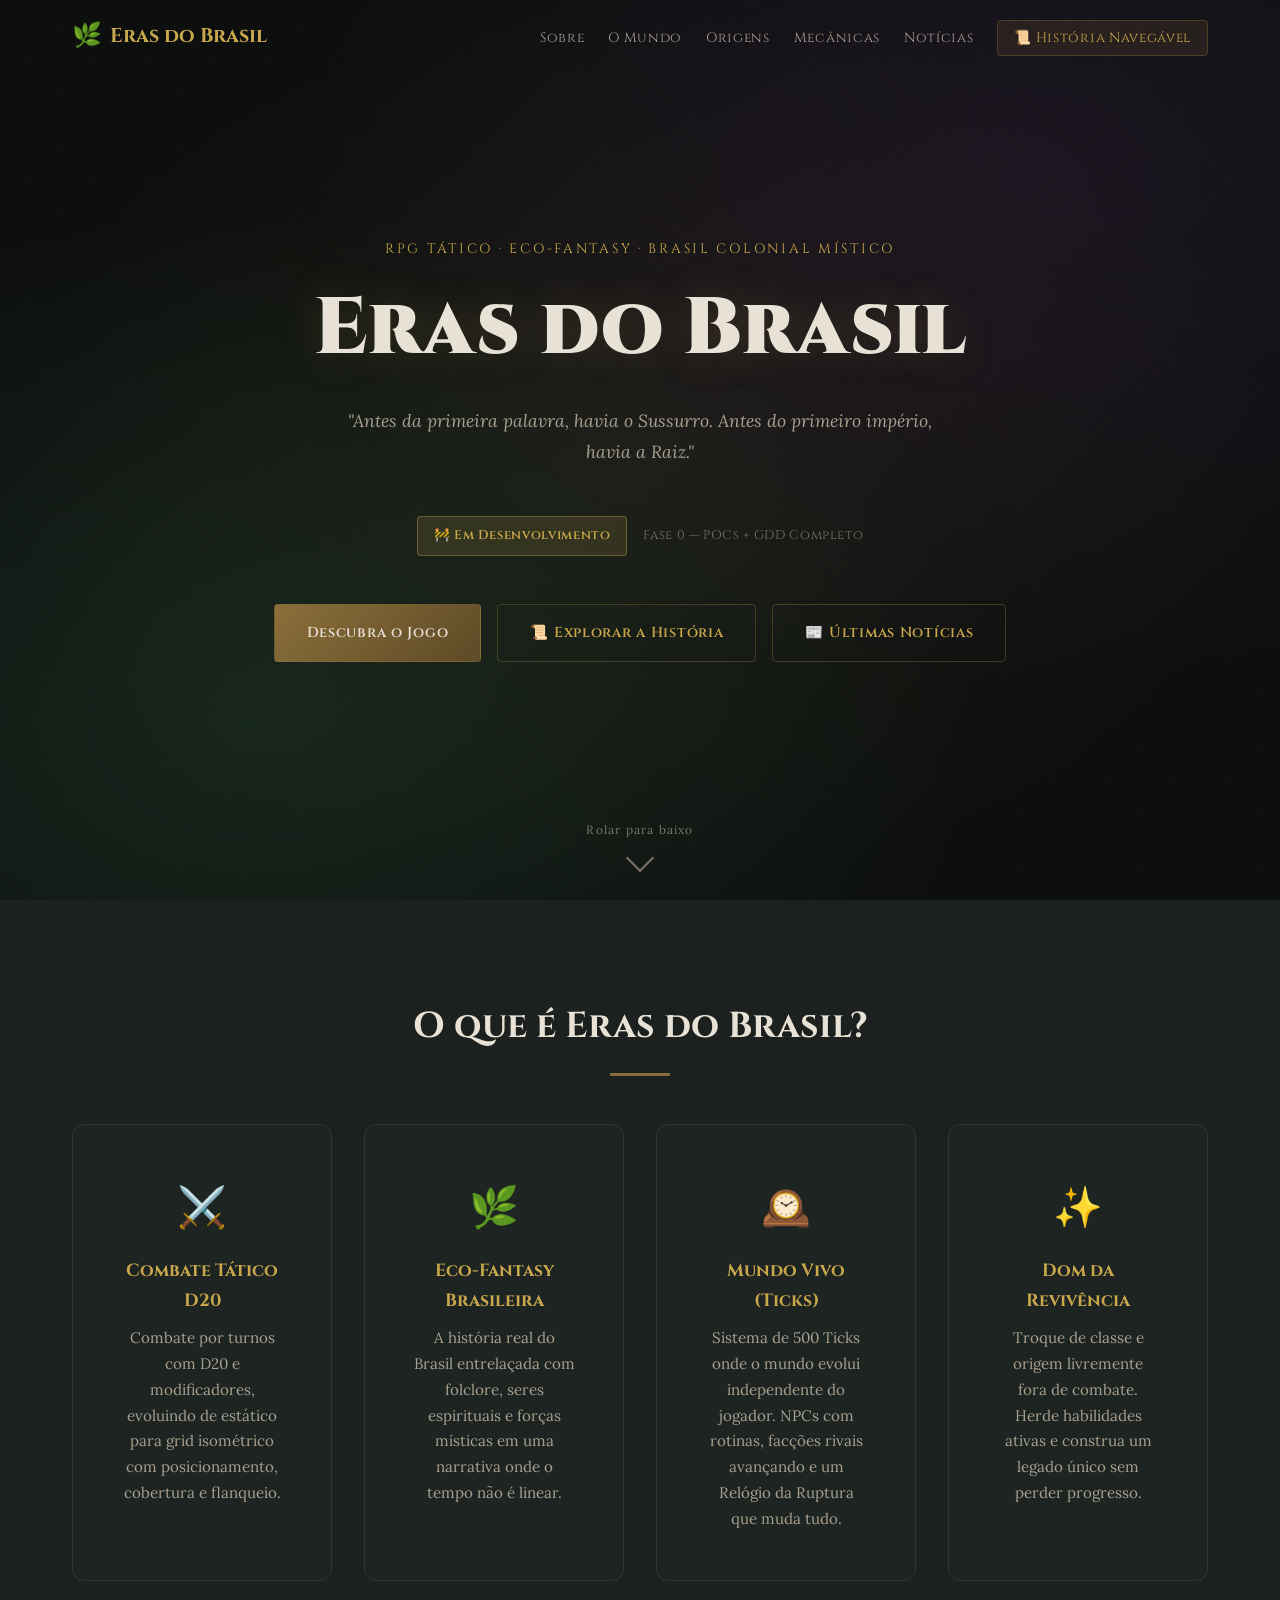
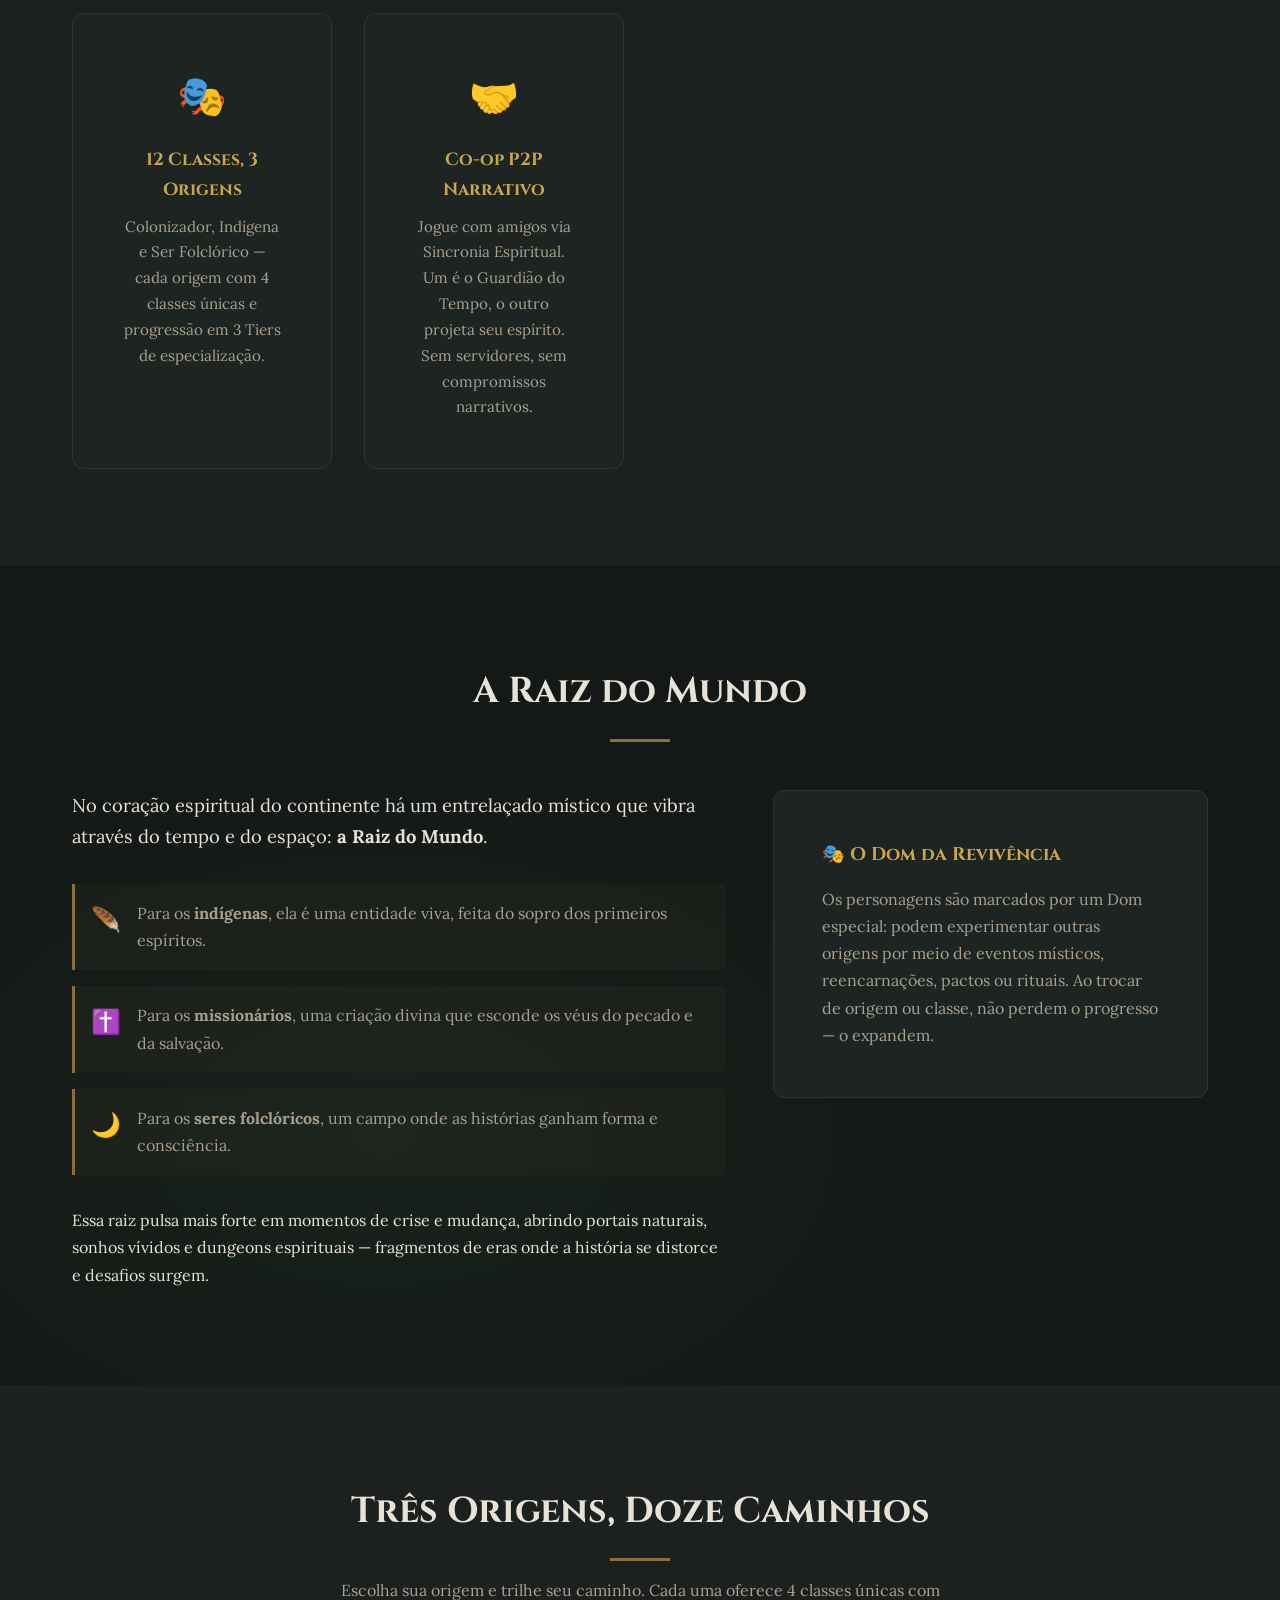
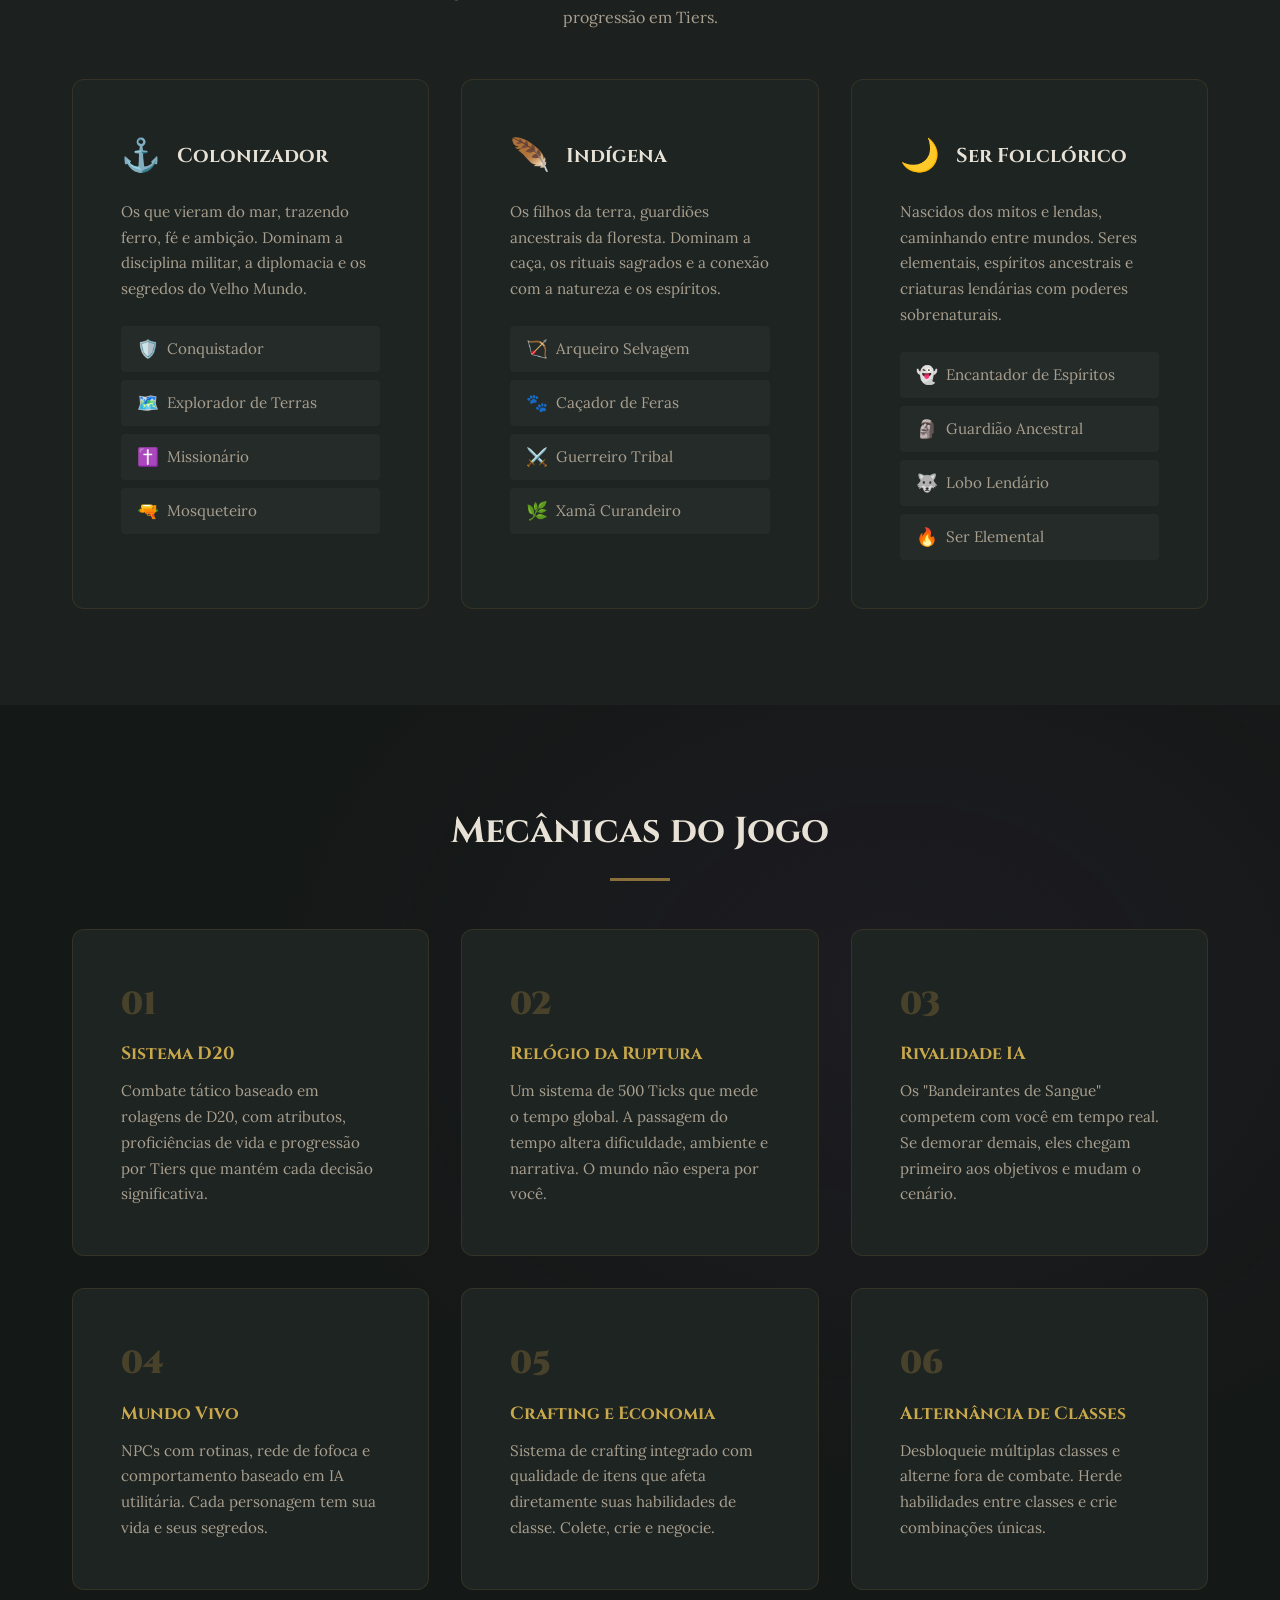
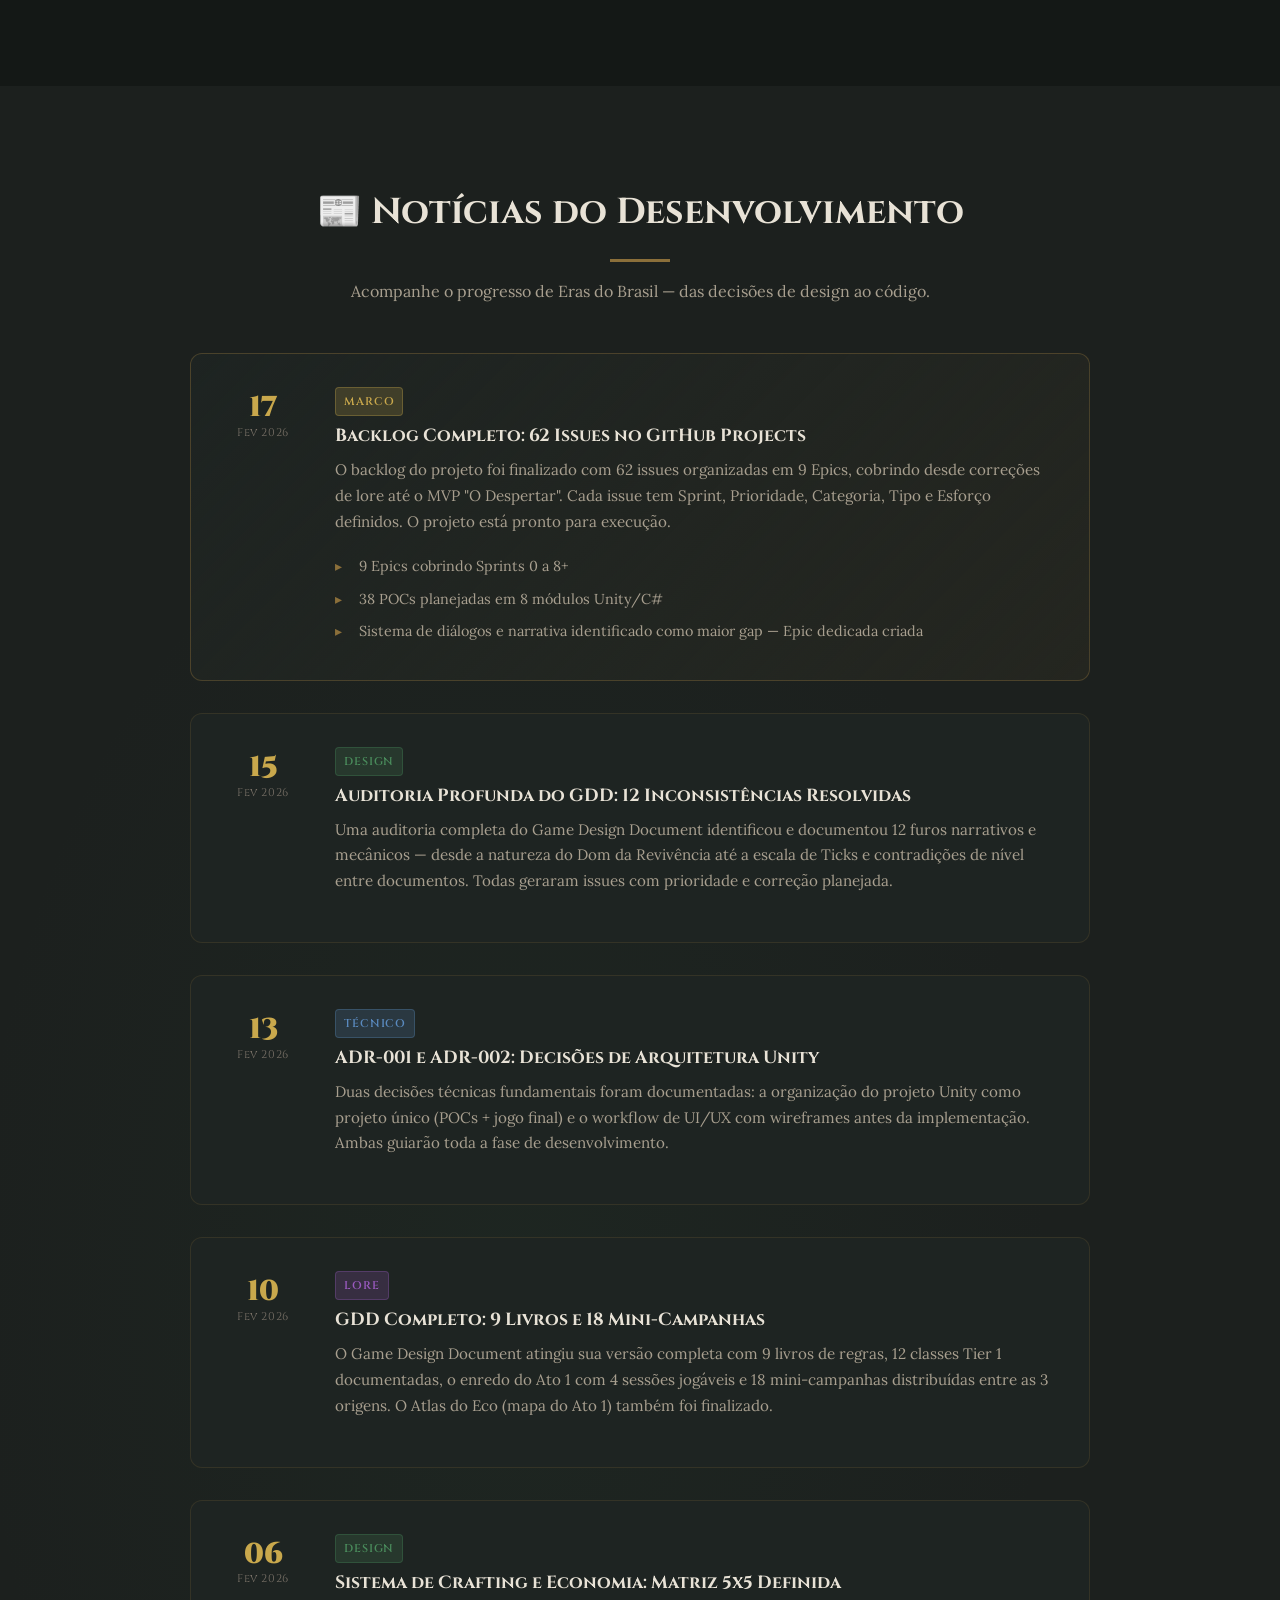
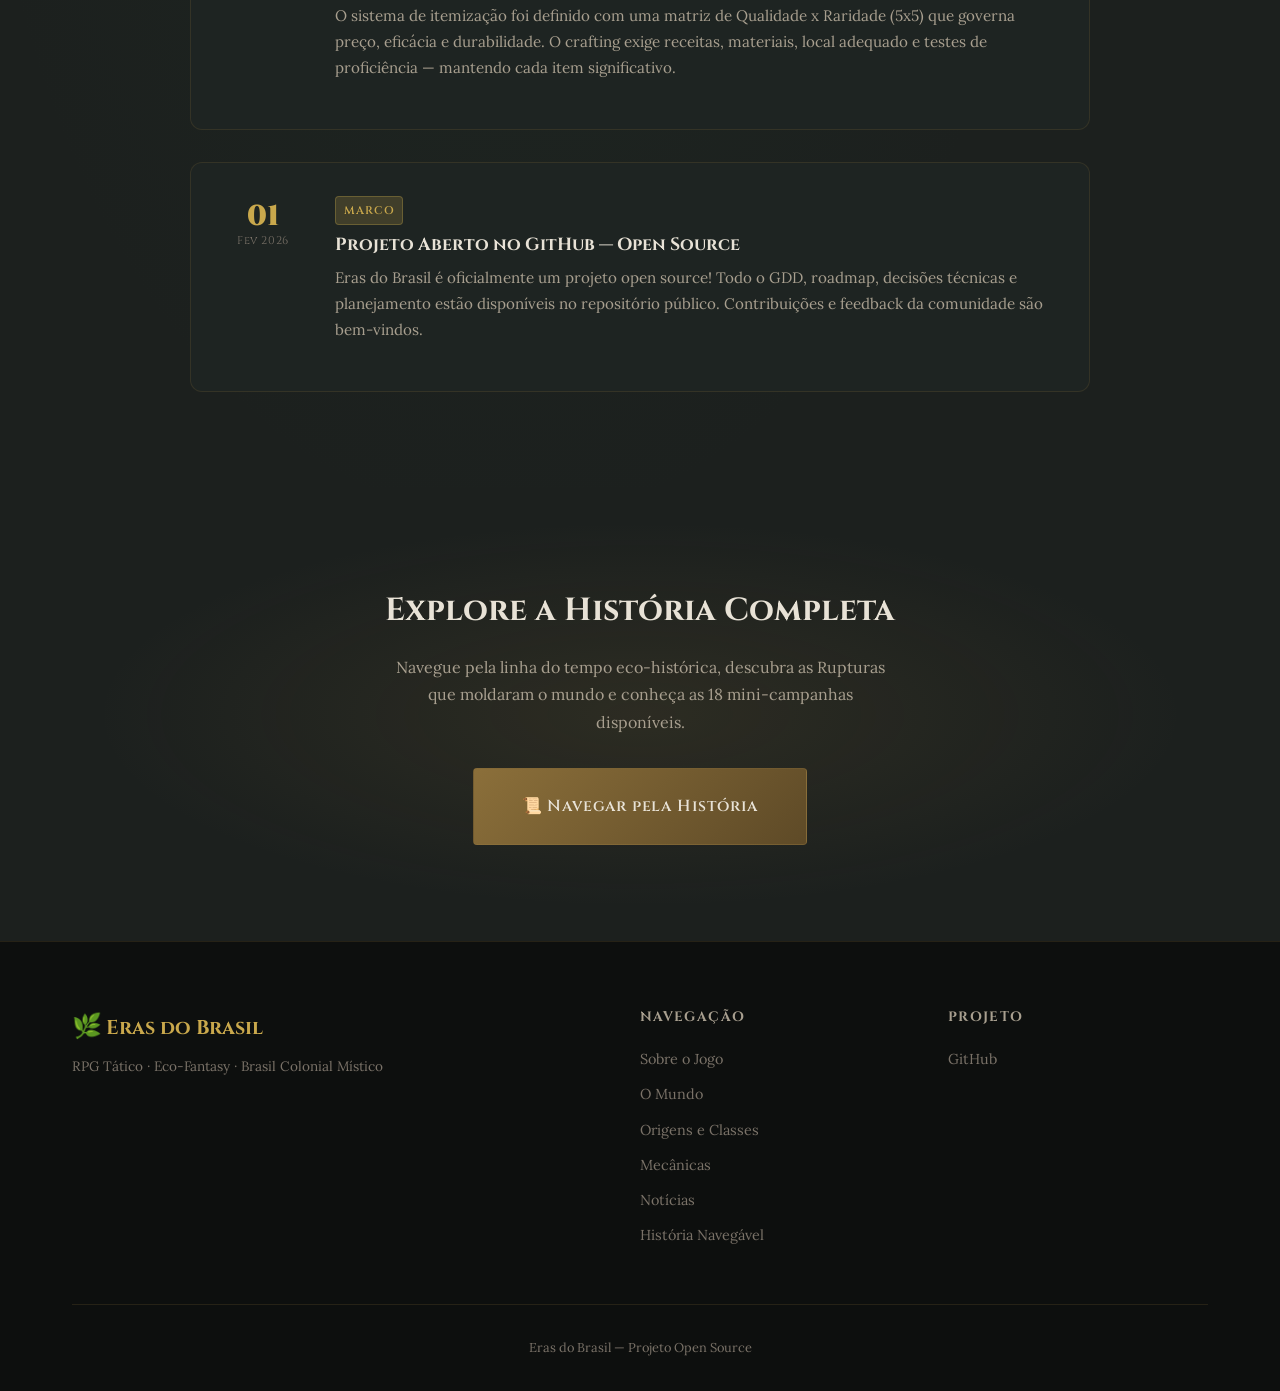
==== commit a92e2915: "feat(web): atualizar site com novas informacoes e secao de noticias - Corrigir workflow GitHub Pages" ====
--- a/web/index.html
+++ b/web/index.html
@@ -26,6 +26,7 @@
         <li><a href="#mundo">O Mundo</a></li>
         <li><a href="#origens">Origens</a></li>
         <li><a href="#mecanicas">Mecânicas</a></li>
+        <li><a href="#noticias">Notícias</a></li>
         <li><a href="historia.html" class="nav-cta">📜 História Navegável</a></li>
       </ul>
     </div>
@@ -37,10 +38,15 @@
     <div class="hero-content">
       <p class="hero-subtitle">RPG Tático · Eco-Fantasy · Brasil Colonial Místico</p>
       <h1 class="hero-title">Eras do Brasil</h1>
-      <p class="hero-tagline">"Você é um Desperto. Carrega dentro de si ecos de vidas passadas e possíveis. Suas escolhas moldarão não só seu destino, mas os caminhos das Eras."</p>
+      <p class="hero-tagline">"Antes da primeira palavra, havia o Sussurro. Antes do primeiro império, havia a Raiz."</p>
+      <div class="hero-status">
+        <span class="status-badge">🚧 Em Desenvolvimento</span>
+        <span class="status-info">Fase 0 — POCs + GDD Completo</span>
+      </div>
       <div class="hero-actions">
         <a href="#sobre" class="btn btn-primary">Descubra o Jogo</a>
         <a href="historia.html" class="btn btn-secondary">📜 Explorar a História</a>
+        <a href="#noticias" class="btn btn-secondary">📰 Últimas Notícias</a>
       </div>
     </div>
     <div class="hero-scroll-indicator">
@@ -56,23 +62,33 @@
       <div class="about-grid">
         <div class="about-card">
           <div class="about-icon">⚔️</div>
-          <h3>RPG Tático</h3>
-          <p>Combate baseado em D20 com posicionamento tático em grid isométrico. Cada decisão importa, cada dado conta.</p>
+          <h3>Combate Tático D20</h3>
+          <p>Combate por turnos com D20 e modificadores, evoluindo de estático para grid isométrico com posicionamento, cobertura e flanqueio.</p>
         </div>
         <div class="about-card">
           <div class="about-icon">🌿</div>
-          <h3>Eco-Fantasy</h3>
-          <p>A história real do Brasil entrelaçada com forças místicas, folclore e seres espirituais em uma narrativa única.</p>
+          <h3>Eco-Fantasy Brasileira</h3>
+          <p>A história real do Brasil entrelaçada com folclore, seres espirituais e forças místicas em uma narrativa onde o tempo não é linear.</p>
         </div>
         <div class="about-card">
           <div class="about-icon">🕰️</div>
-          <h3>Mundo Vivo</h3>
-          <p>NPCs com rotinas, sistema de fofoca, facções dinâmicas e um Relógio da Ruptura que muda tudo em tempo real.</p>
+          <h3>Mundo Vivo (Ticks)</h3>
+          <p>Sistema de 500 Ticks onde o mundo evolui independente do jogador. NPCs com rotinas, facções rivais avançando e um Relógio da Ruptura que muda tudo.</p>
+        </div>
+        <div class="about-card">
+          <div class="about-icon">✨</div>
+          <h3>Dom da Revivência</h3>
+          <p>Troque de classe e origem livremente fora de combate. Herde habilidades ativas e construa um legado único sem perder progresso.</p>
+        </div>
+        <div class="about-card">
+          <div class="about-icon">🎭</div>
+          <h3>12 Classes, 3 Origens</h3>
+          <p>Colonizador, Indígena e Ser Folclórico — cada origem com 4 classes únicas e progressão em 3 Tiers de especialização.</p>
         </div>
         <div class="about-card">
           <div class="about-icon">🤝</div>
-          <h3>Co-op P2P</h3>
-          <p>Jogue com amigos sem servidores. Projete seu espírito no Eco de outro Desperto e lute lado a lado.</p>
+          <h3>Co-op P2P Narrativo</h3>
+          <p>Jogue com amigos via Sincronia Espiritual. Um é o Guardião do Tempo, o outro projeta seu espírito. Sem servidores, sem compromissos narrativos.</p>
         </div>
       </div>
     </div>
@@ -202,6 +218,94 @@
     </div>
   </section>
 
+  <!-- News Section -->
+  <section class="section section-news" id="noticias">
+    <div class="container">
+      <h2 class="section-title">📰 Notícias do Desenvolvimento</h2>
+      <p class="section-subtitle">Acompanhe o progresso de Eras do Brasil — das decisões de design ao código.</p>
+      <div class="news-grid">
+
+        <article class="news-card news-featured">
+          <div class="news-date">
+            <span class="news-day">17</span>
+            <span class="news-month">Fev 2026</span>
+          </div>
+          <div class="news-body">
+            <span class="news-tag news-tag-milestone">Marco</span>
+            <h3>Backlog Completo: 62 Issues no GitHub Projects</h3>
+            <p>O backlog do projeto foi finalizado com 62 issues organizadas em 9 Epics, cobrindo desde correções de lore até o MVP "O Despertar". Cada issue tem Sprint, Prioridade, Categoria, Tipo e Esforço definidos. O projeto está pronto para execução.</p>
+            <ul class="news-highlights">
+              <li>9 Epics cobrindo Sprints 0 a 8+</li>
+              <li>38 POCs planejadas em 8 módulos Unity/C#</li>
+              <li>Sistema de diálogos e narrativa identificado como maior gap — Epic dedicada criada</li>
+            </ul>
+          </div>
+        </article>
+
+        <article class="news-card">
+          <div class="news-date">
+            <span class="news-day">15</span>
+            <span class="news-month">Fev 2026</span>
+          </div>
+          <div class="news-body">
+            <span class="news-tag news-tag-design">Design</span>
+            <h3>Auditoria Profunda do GDD: 12 Inconsistências Resolvidas</h3>
+            <p>Uma auditoria completa do Game Design Document identificou e documentou 12 furos narrativos e mecânicos — desde a natureza do Dom da Revivência até a escala de Ticks e contradições de nível entre documentos. Todas geraram issues com prioridade e correção planejada.</p>
+          </div>
+        </article>
+
+        <article class="news-card">
+          <div class="news-date">
+            <span class="news-day">13</span>
+            <span class="news-month">Fev 2026</span>
+          </div>
+          <div class="news-body">
+            <span class="news-tag news-tag-tech">Técnico</span>
+            <h3>ADR-001 e ADR-002: Decisões de Arquitetura Unity</h3>
+            <p>Duas decisões técnicas fundamentais foram documentadas: a organização do projeto Unity como projeto único (POCs + jogo final) e o workflow de UI/UX com wireframes antes da implementação. Ambas guiarão toda a fase de desenvolvimento.</p>
+          </div>
+        </article>
+
+        <article class="news-card">
+          <div class="news-date">
+            <span class="news-day">10</span>
+            <span class="news-month">Fev 2026</span>
+          </div>
+          <div class="news-body">
+            <span class="news-tag news-tag-lore">Lore</span>
+            <h3>GDD Completo: 9 Livros e 18 Mini-Campanhas</h3>
+            <p>O Game Design Document atingiu sua versão completa com 9 livros de regras, 12 classes Tier 1 documentadas, o enredo do Ato 1 com 4 sessões jogáveis e 18 mini-campanhas distribuídas entre as 3 origens. O Atlas do Eco (mapa do Ato 1) também foi finalizado.</p>
+          </div>
+        </article>
+
+        <article class="news-card">
+          <div class="news-date">
+            <span class="news-day">06</span>
+            <span class="news-month">Fev 2026</span>
+          </div>
+          <div class="news-body">
+            <span class="news-tag news-tag-design">Design</span>
+            <h3>Sistema de Crafting e Economia: Matriz 5x5 Definida</h3>
+            <p>O sistema de itemização foi definido com uma matriz de Qualidade x Raridade (5x5) que governa preço, eficácia e durabilidade. O crafting exige receitas, materiais, local adequado e testes de proficiência — mantendo cada item significativo.</p>
+          </div>
+        </article>
+
+        <article class="news-card">
+          <div class="news-date">
+            <span class="news-day">01</span>
+            <span class="news-month">Fev 2026</span>
+          </div>
+          <div class="news-body">
+            <span class="news-tag news-tag-milestone">Marco</span>
+            <h3>Projeto Aberto no GitHub — Open Source</h3>
+            <p>Eras do Brasil é oficialmente um projeto open source! Todo o GDD, roadmap, decisões técnicas e planejamento estão disponíveis no repositório público. Contribuições e feedback da comunidade são bem-vindos.</p>
+          </div>
+        </article>
+
+      </div>
+    </div>
+  </section>
+
   <!-- CTA Section -->
   <section class="section section-cta">
     <div class="container">
@@ -229,6 +333,7 @@
             <li><a href="#mundo">O Mundo</a></li>
             <li><a href="#origens">Origens e Classes</a></li>
             <li><a href="#mecanicas">Mecânicas</a></li>
+            <li><a href="#noticias">Notícias</a></li>
             <li><a href="historia.html">História Navegável</a></li>
           </ul>
         </div>
--- a/web/css/style.css
+++ b/web/css/style.css
@@ -650,6 +650,210 @@
   color: var(--color-text-muted);
   max-width: 500px;
   margin: 0 auto var(--space-xl);
+}
+
+/* =============================================
+   HERO STATUS BADGE
+   ============================================= */
+.hero-status {
+  display: flex;
+  align-items: center;
+  justify-content: center;
+  gap: var(--space-md);
+  margin-bottom: var(--space-2xl);
+  flex-wrap: wrap;
+}
+
+.status-badge {
+  display: inline-block;
+  font-family: var(--font-heading);
+  font-size: 0.8rem;
+  font-weight: 600;
+  letter-spacing: 0.05em;
+  padding: var(--space-sm) var(--space-md);
+  background: rgba(201, 168, 76, 0.15);
+  border: 1px solid rgba(201, 168, 76, 0.4);
+  border-radius: var(--radius-sm);
+  color: var(--color-primary-light);
+}
+
+.status-info {
+  font-family: var(--font-heading);
+  font-size: 0.8rem;
+  color: var(--color-text-dim);
+  letter-spacing: 0.05em;
+}
+
+/* =============================================
+   NEWS SECTION
+   ============================================= */
+.section-news {
+  background:
+    radial-gradient(ellipse at 40% 60%, rgba(45, 90, 62, 0.1) 0%, transparent 50%),
+    var(--color-bg-light);
+}
+
+.news-grid {
+  display: grid;
+  grid-template-columns: 1fr;
+  gap: var(--space-xl);
+  margin-top: var(--space-2xl);
+  max-width: 900px;
+  margin-left: auto;
+  margin-right: auto;
+}
+
+.news-card {
+  display: grid;
+  grid-template-columns: 80px 1fr;
+  gap: var(--space-xl);
+  background: var(--color-bg-card);
+  border: var(--border-subtle);
+  border-radius: var(--radius-lg);
+  padding: var(--space-xl);
+  transition: all var(--transition);
+}
+
+.news-card:hover {
+  background: var(--color-bg-card-hover);
+  border-color: rgba(139, 111, 58, 0.4);
+  transform: translateY(-2px);
+}
+
+.news-featured {
+  border-color: rgba(139, 111, 58, 0.4);
+  background: linear-gradient(135deg, var(--color-bg-card) 0%, rgba(139, 111, 58, 0.08) 100%);
+}
+
+.news-date {
+  display: flex;
+  flex-direction: column;
+  align-items: center;
+  justify-content: flex-start;
+  padding-top: var(--space-sm);
+}
+
+.news-day {
+  font-family: var(--font-heading);
+  font-size: 1.8rem;
+  font-weight: 900;
+  color: var(--color-primary-light);
+  line-height: 1;
+}
+
+.news-month {
+  font-family: var(--font-heading);
+  font-size: 0.7rem;
+  color: var(--color-text-dim);
+  letter-spacing: 0.05em;
+  text-align: center;
+  white-space: nowrap;
+}
+
+.news-body h3 {
+  font-family: var(--font-heading);
+  font-size: 1.1rem;
+  color: var(--color-text);
+  margin-bottom: var(--space-sm);
+  line-height: 1.4;
+}
+
+.news-body p {
+  color: var(--color-text-muted);
+  font-size: 0.95rem;
+  margin-bottom: var(--space-md);
+}
+
+.news-tag {
+  display: inline-block;
+  font-family: var(--font-heading);
+  font-size: 0.7rem;
+  font-weight: 600;
+  letter-spacing: 0.08em;
+  text-transform: uppercase;
+  padding: var(--space-xs) var(--space-sm);
+  border-radius: var(--radius-sm);
+  margin-bottom: var(--space-sm);
+}
+
+.news-tag-milestone {
+  background: rgba(201, 168, 76, 0.2);
+  color: var(--color-primary-light);
+  border: 1px solid rgba(201, 168, 76, 0.3);
+}
+
+.news-tag-tech {
+  background: rgba(90, 138, 191, 0.2);
+  color: var(--color-blue-light);
+  border: 1px solid rgba(90, 138, 191, 0.3);
+}
+
+.news-tag-design {
+  background: rgba(74, 140, 92, 0.2);
+  color: var(--color-green-light);
+  border: 1px solid rgba(74, 140, 92, 0.3);
+}
+
+.news-tag-lore {
+  background: rgba(154, 90, 191, 0.2);
+  color: var(--color-purple-light);
+  border: 1px solid rgba(154, 90, 191, 0.3);
+}
+
+.news-highlights {
+  margin-top: var(--space-sm);
+}
+
+.news-highlights li {
+  padding: var(--space-xs) 0;
+  padding-left: var(--space-lg);
+  position: relative;
+  color: var(--color-text-muted);
+  font-size: 0.9rem;
+}
+
+.news-highlights li::before {
+  content: '▸';
+  position: absolute;
+  left: 0;
+  color: var(--color-primary);
+}
+
+@media (max-width: 768px) {
+  .news-card {
+    grid-template-columns: 60px 1fr;
+    gap: var(--space-md);
+    padding: var(--space-md);
+  }
+
+  .news-day {
+    font-size: 1.4rem;
+  }
+
+  .news-body h3 {
+    font-size: 1rem;
+  }
+}
+
+@media (max-width: 480px) {
+  .news-card {
+    grid-template-columns: 1fr;
+  }
+
+  .news-date {
+    flex-direction: row;
+    gap: var(--space-sm);
+    padding-top: 0;
+  }
+
+  .news-day {
+    font-size: 1.2rem;
+  }
+
+  .hero-status {
+    flex-direction: column;
+    gap: var(--space-sm);
+  }
 }
 
 /* =============================================
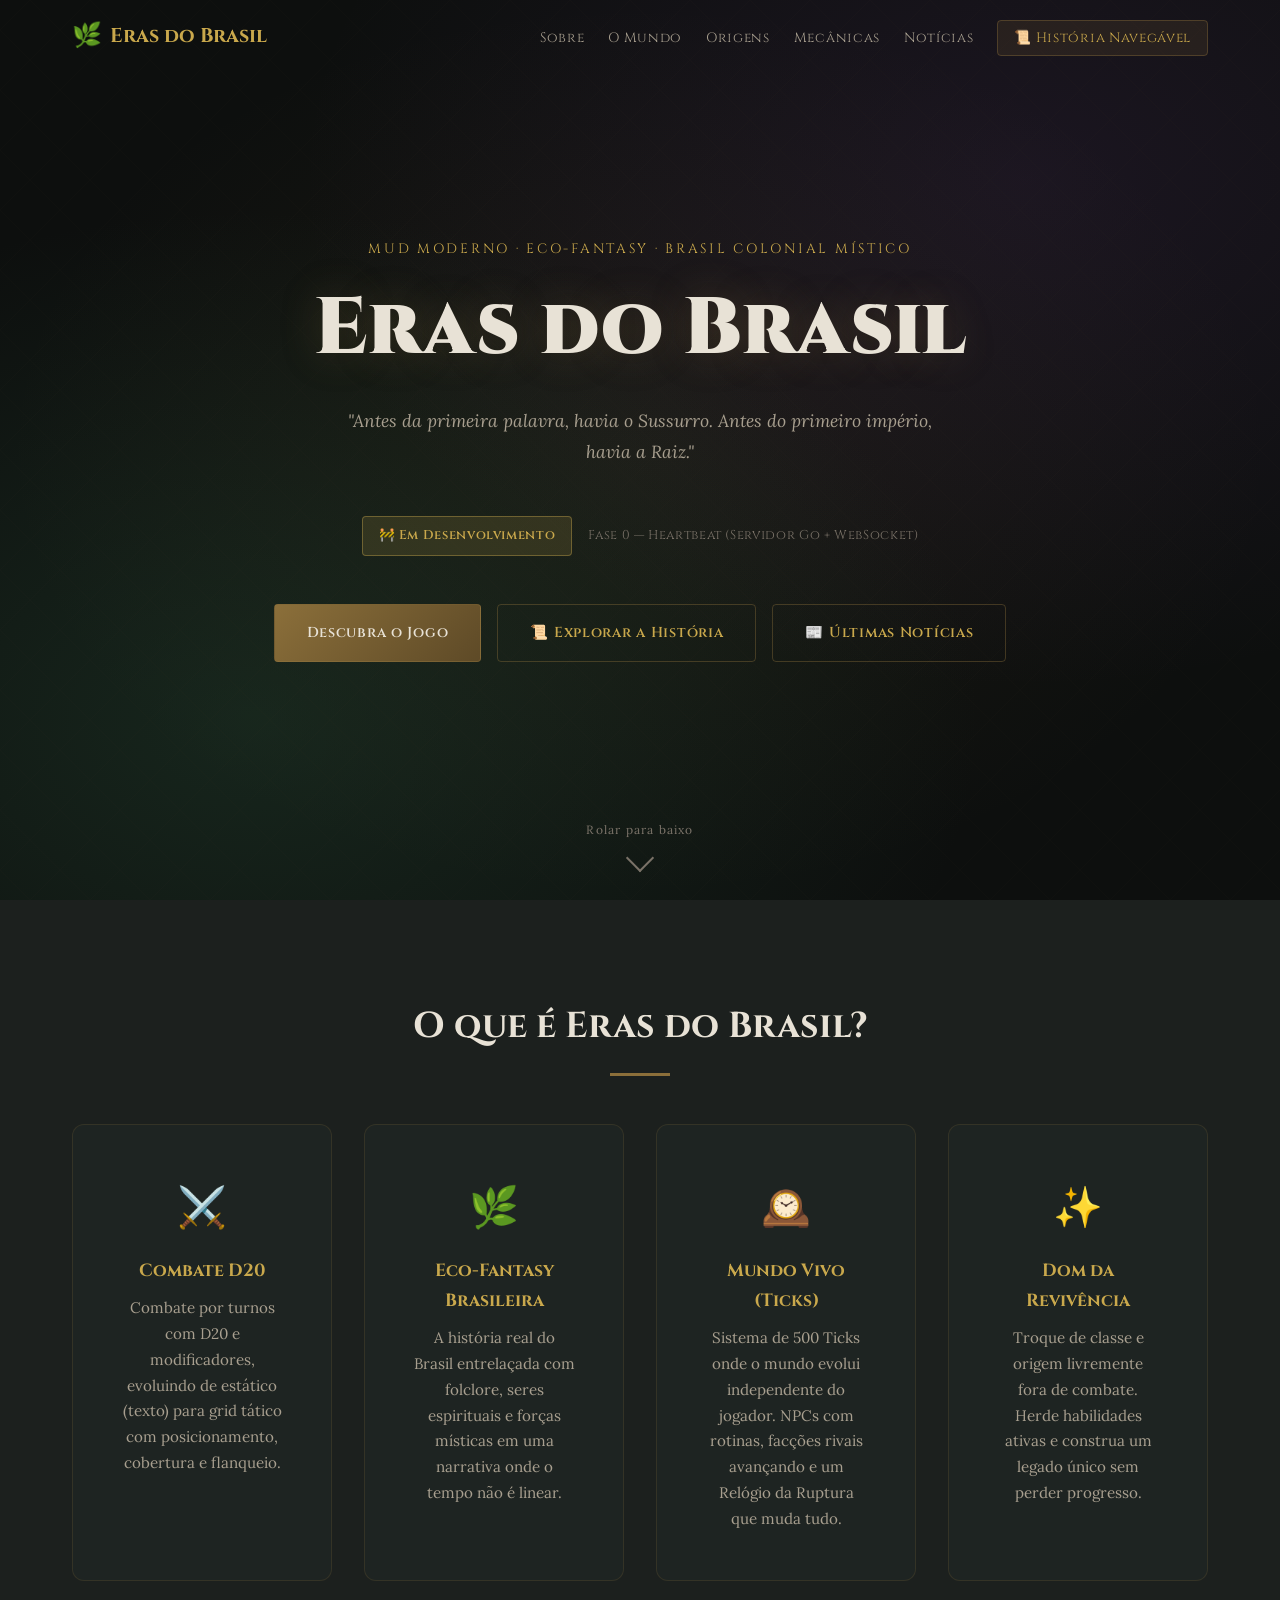
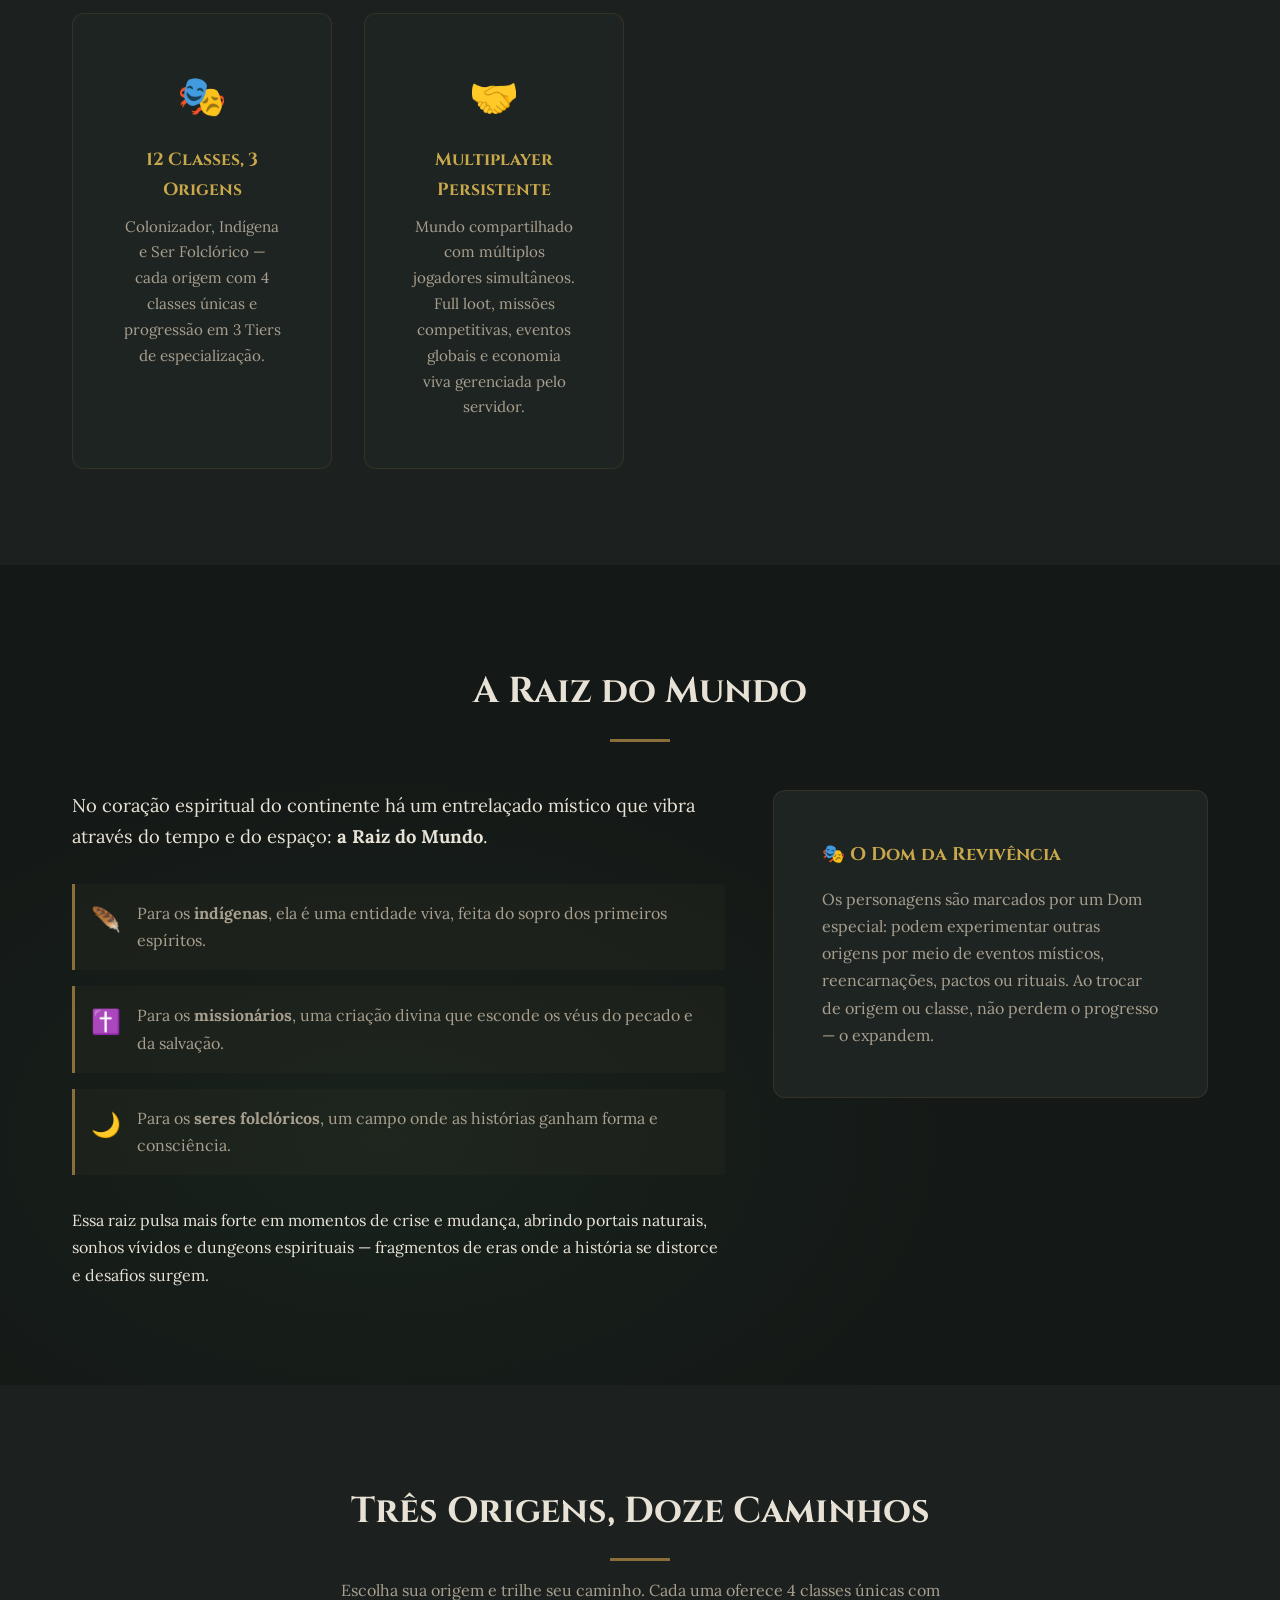
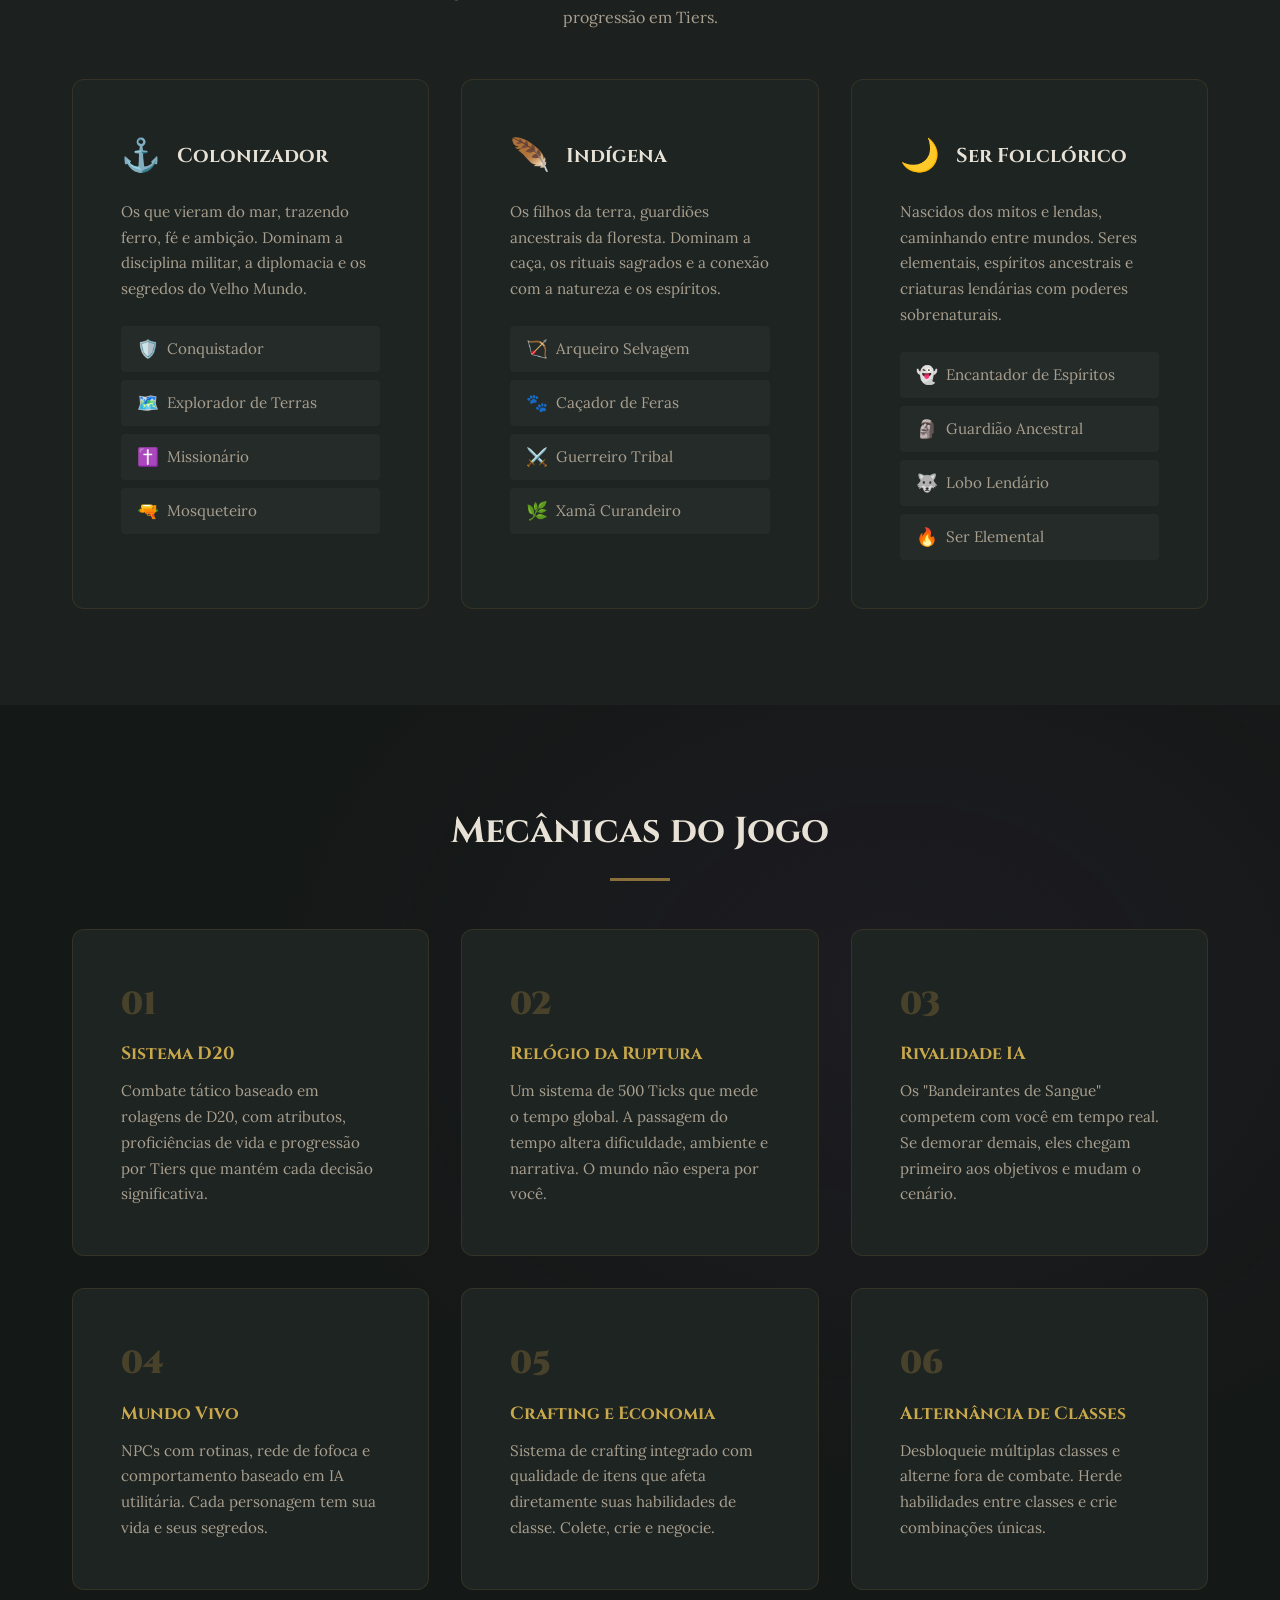
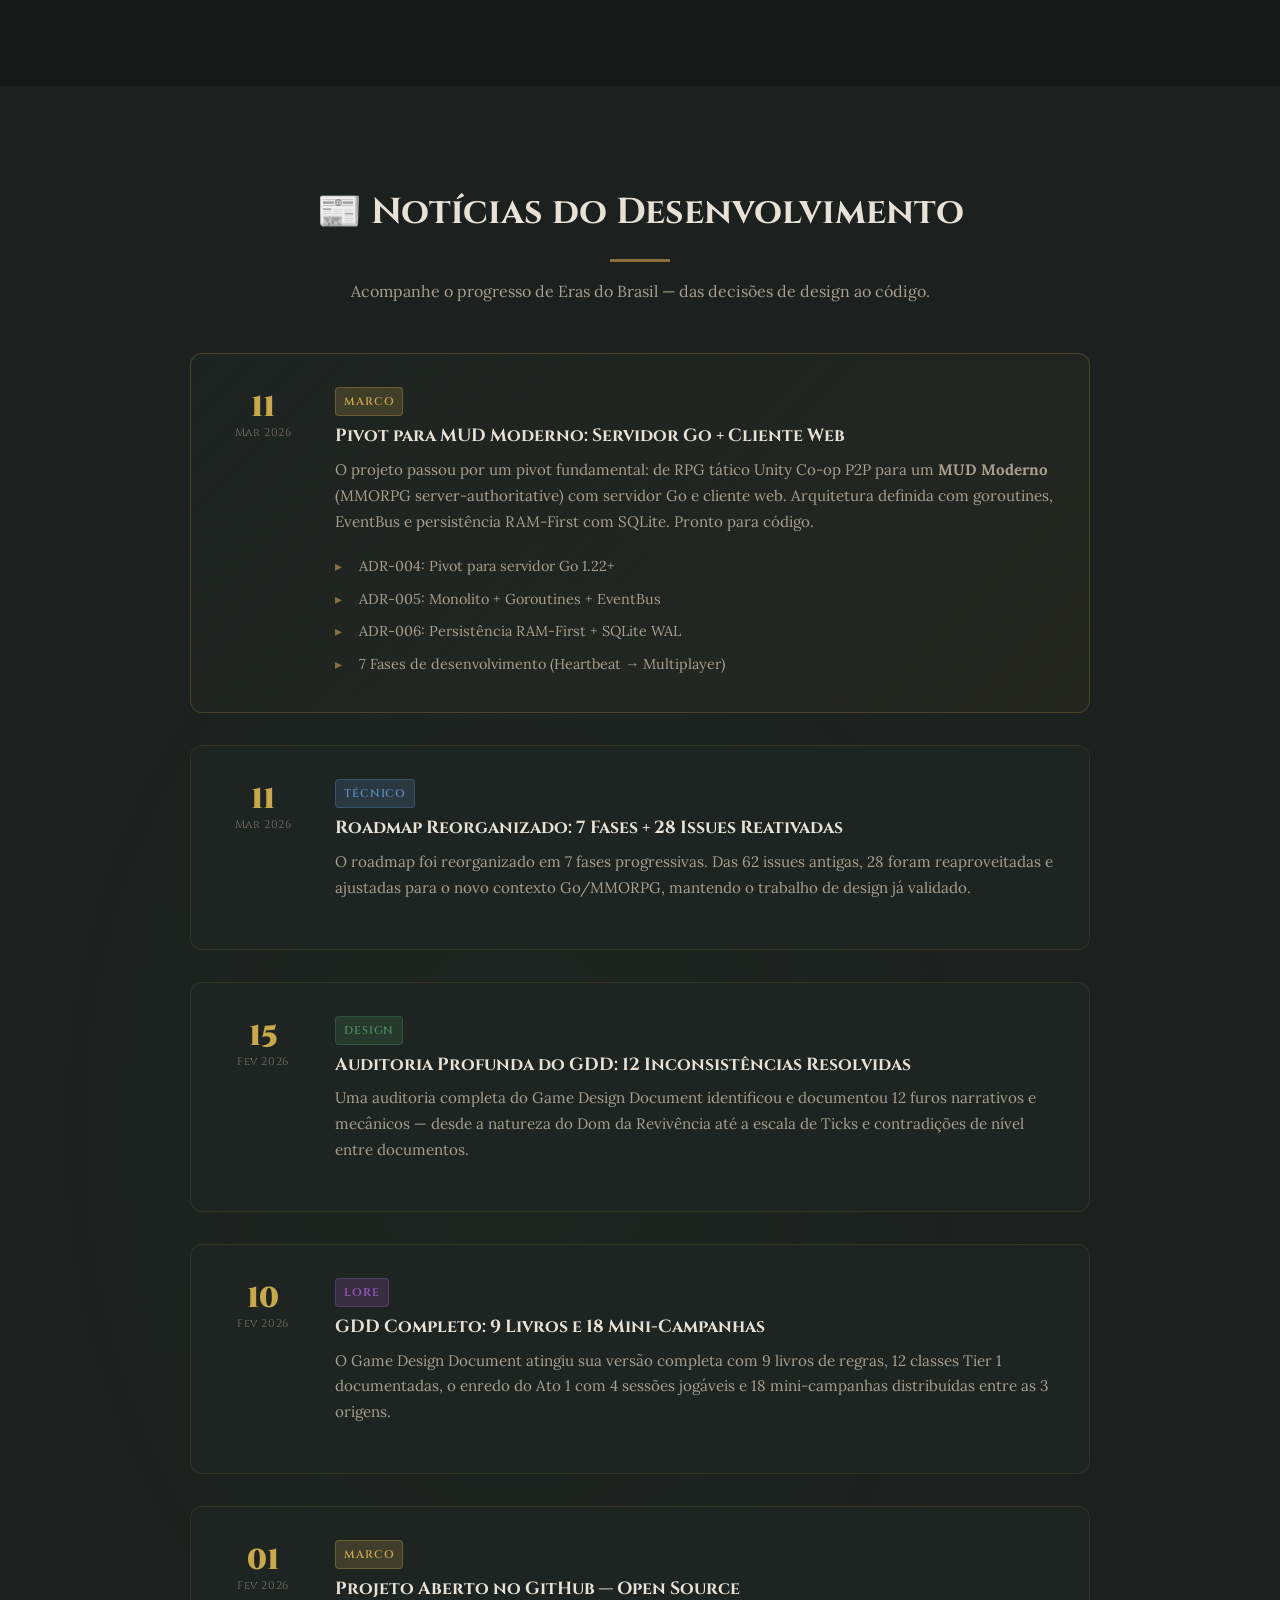
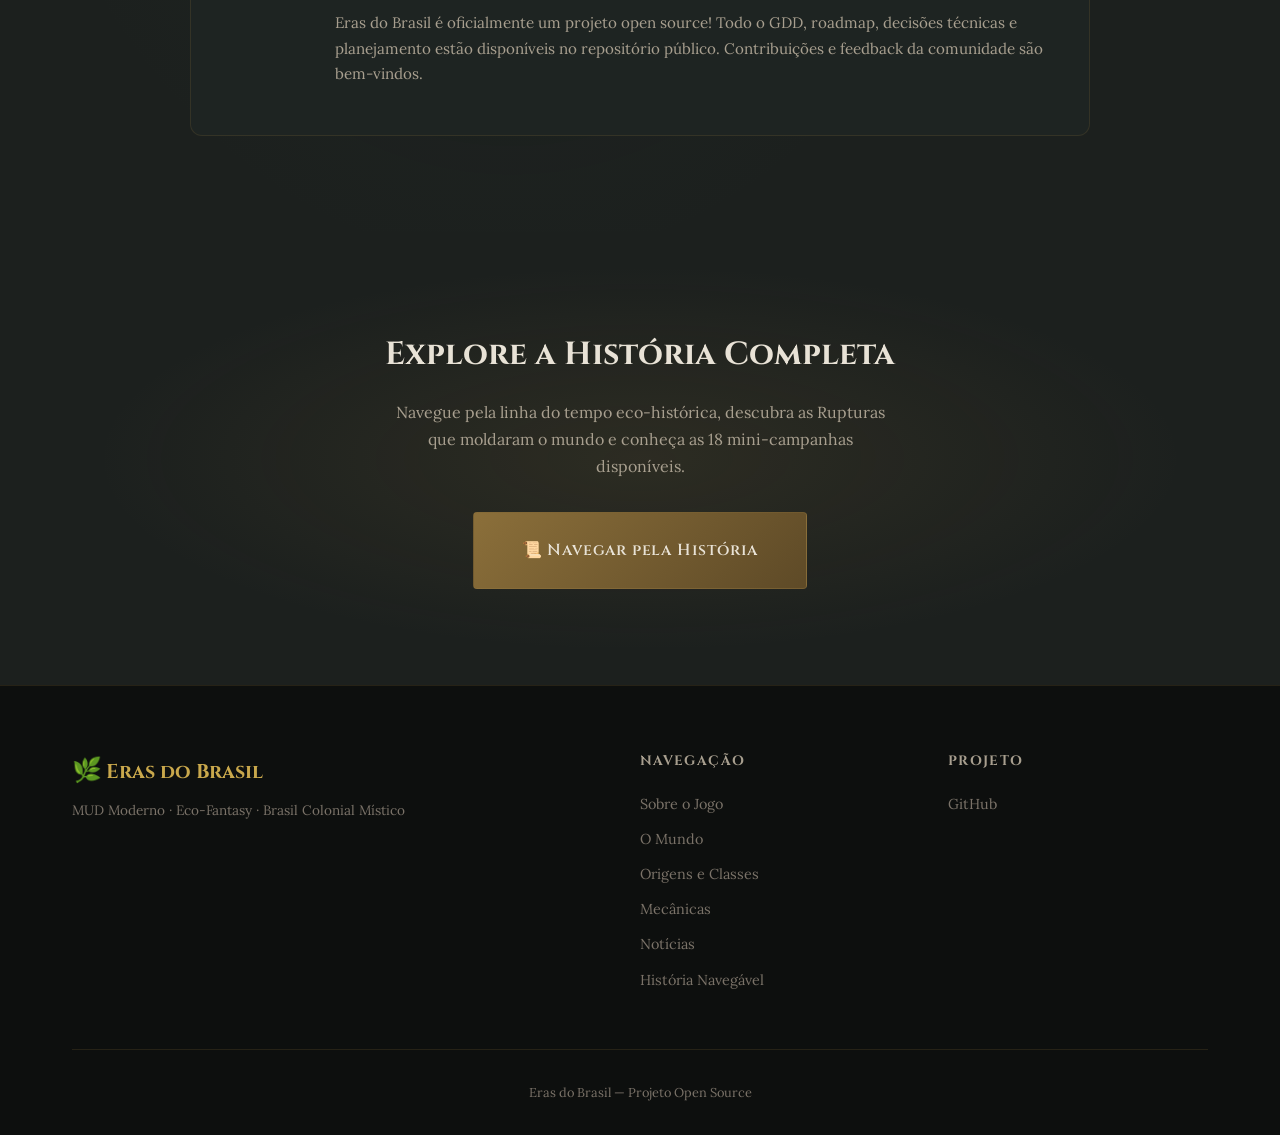
==== commit ed22ed19: "Refactor project structure and documentation: remove outdated POCs, update README files, and pivot p" ====
--- a/web/index.html
+++ b/web/index.html
@@ -3,8 +3,8 @@
 <head>
   <meta charset="UTF-8">
   <meta name="viewport" content="width=device-width, initial-scale=1.0">
-  <title>Eras do Brasil — RPG Tático Eco-Fantasy</title>
-  <meta name="description" content="Eras do Brasil é um RPG tático com elementos de eco-fantasia ambientado em um Brasil colonial místico. Explore eras, desbloqueie classes e molde o destino do mundo.">
+  <title>Eras do Brasil — MUD Moderno Eco-Fantasy</title>
+  <meta name="description" content="Eras do Brasil é um MUD Moderno (MMORPG de texto) com eco-fantasia ambientado em um Brasil colonial místico. Explore um mundo vivo, desbloqueie classes e molde o destino das eras.">
   <link rel="stylesheet" href="css/style.css">
   <link rel="preconnect" href="https://fonts.googleapis.com">
   <link rel="preconnect" href="https://fonts.gstatic.com" crossorigin>
@@ -36,12 +36,12 @@
   <header class="hero" id="hero">
     <div class="hero-overlay"></div>
     <div class="hero-content">
-      <p class="hero-subtitle">RPG Tático · Eco-Fantasy · Brasil Colonial Místico</p>
+      <p class="hero-subtitle">MUD Moderno · Eco-Fantasy · Brasil Colonial Místico</p>
       <h1 class="hero-title">Eras do Brasil</h1>
       <p class="hero-tagline">"Antes da primeira palavra, havia o Sussurro. Antes do primeiro império, havia a Raiz."</p>
       <div class="hero-status">
         <span class="status-badge">🚧 Em Desenvolvimento</span>
-        <span class="status-info">Fase 0 — POCs + GDD Completo</span>
+        <span class="status-info">Fase 0 — Heartbeat (Servidor Go + WebSocket)</span>
       </div>
       <div class="hero-actions">
         <a href="#sobre" class="btn btn-primary">Descubra o Jogo</a>
@@ -62,8 +62,8 @@
       <div class="about-grid">
         <div class="about-card">
           <div class="about-icon">⚔️</div>
-          <h3>Combate Tático D20</h3>
-          <p>Combate por turnos com D20 e modificadores, evoluindo de estático para grid isométrico com posicionamento, cobertura e flanqueio.</p>
+          <h3>Combate D20</h3>
+          <p>Combate por turnos com D20 e modificadores, evoluindo de estático (texto) para grid tático com posicionamento, cobertura e flanqueio.</p>
         </div>
         <div class="about-card">
           <div class="about-icon">🌿</div>
@@ -87,8 +87,8 @@
         </div>
         <div class="about-card">
           <div class="about-icon">🤝</div>
-          <h3>Co-op P2P Narrativo</h3>
-          <p>Jogue com amigos via Sincronia Espiritual. Um é o Guardião do Tempo, o outro projeta seu espírito. Sem servidores, sem compromissos narrativos.</p>
+          <h3>Multiplayer Persistente</h3>
+          <p>Mundo compartilhado com múltiplos jogadores simultâneos. Full loot, missões competitivas, eventos globais e economia viva gerenciada pelo servidor.</p>
         </div>
       </div>
     </div>
@@ -227,18 +227,31 @@
 
         <article class="news-card news-featured">
           <div class="news-date">
-            <span class="news-day">17</span>
-            <span class="news-month">Fev 2026</span>
+            <span class="news-day">11</span>
+            <span class="news-month">Mar 2026</span>
           </div>
           <div class="news-body">
             <span class="news-tag news-tag-milestone">Marco</span>
-            <h3>Backlog Completo: 62 Issues no GitHub Projects</h3>
-            <p>O backlog do projeto foi finalizado com 62 issues organizadas em 9 Epics, cobrindo desde correções de lore até o MVP "O Despertar". Cada issue tem Sprint, Prioridade, Categoria, Tipo e Esforço definidos. O projeto está pronto para execução.</p>
+            <h3>Pivot para MUD Moderno: Servidor Go + Cliente Web</h3>
+            <p>O projeto passou por um pivot fundamental: de RPG tático Unity Co-op P2P para um <strong>MUD Moderno</strong> (MMORPG server-authoritative) com servidor Go e cliente web. Arquitetura definida com goroutines, EventBus e persistência RAM-First com SQLite. Pronto para código.</p>
             <ul class="news-highlights">
-              <li>9 Epics cobrindo Sprints 0 a 8+</li>
-              <li>38 POCs planejadas em 8 módulos Unity/C#</li>
-              <li>Sistema de diálogos e narrativa identificado como maior gap — Epic dedicada criada</li>
+              <li>ADR-004: Pivot para servidor Go 1.22+</li>
+              <li>ADR-005: Monolito + Goroutines + EventBus</li>
+              <li>ADR-006: Persistência RAM-First + SQLite WAL</li>
+              <li>7 Fases de desenvolvimento (Heartbeat → Multiplayer)</li>
             </ul>
+          </div>
+        </article>
+
+        <article class="news-card">
+          <div class="news-date">
+            <span class="news-day">11</span>
+            <span class="news-month">Mar 2026</span>
+          </div>
+          <div class="news-body">
+            <span class="news-tag news-tag-tech">Técnico</span>
+            <h3>Roadmap Reorganizado: 7 Fases + 28 Issues Reativadas</h3>
+            <p>O roadmap foi reorganizado em 7 fases progressivas. Das 62 issues antigas, 28 foram reaproveitadas e ajustadas para o novo contexto Go/MMORPG, mantendo o trabalho de design já validado.</p>
           </div>
         </article>
 
@@ -250,19 +263,7 @@
           <div class="news-body">
             <span class="news-tag news-tag-design">Design</span>
             <h3>Auditoria Profunda do GDD: 12 Inconsistências Resolvidas</h3>
-            <p>Uma auditoria completa do Game Design Document identificou e documentou 12 furos narrativos e mecânicos — desde a natureza do Dom da Revivência até a escala de Ticks e contradições de nível entre documentos. Todas geraram issues com prioridade e correção planejada.</p>
-          </div>
-        </article>
-
-        <article class="news-card">
-          <div class="news-date">
-            <span class="news-day">13</span>
-            <span class="news-month">Fev 2026</span>
-          </div>
-          <div class="news-body">
-            <span class="news-tag news-tag-tech">Técnico</span>
-            <h3>ADR-001 e ADR-002: Decisões de Arquitetura Unity</h3>
-            <p>Duas decisões técnicas fundamentais foram documentadas: a organização do projeto Unity como projeto único (POCs + jogo final) e o workflow de UI/UX com wireframes antes da implementação. Ambas guiarão toda a fase de desenvolvimento.</p>
+            <p>Uma auditoria completa do Game Design Document identificou e documentou 12 furos narrativos e mecânicos — desde a natureza do Dom da Revivência até a escala de Ticks e contradições de nível entre documentos.</p>
           </div>
         </article>
 
@@ -274,19 +275,7 @@
           <div class="news-body">
             <span class="news-tag news-tag-lore">Lore</span>
             <h3>GDD Completo: 9 Livros e 18 Mini-Campanhas</h3>
-            <p>O Game Design Document atingiu sua versão completa com 9 livros de regras, 12 classes Tier 1 documentadas, o enredo do Ato 1 com 4 sessões jogáveis e 18 mini-campanhas distribuídas entre as 3 origens. O Atlas do Eco (mapa do Ato 1) também foi finalizado.</p>
-          </div>
-        </article>
-
-        <article class="news-card">
-          <div class="news-date">
-            <span class="news-day">06</span>
-            <span class="news-month">Fev 2026</span>
-          </div>
-          <div class="news-body">
-            <span class="news-tag news-tag-design">Design</span>
-            <h3>Sistema de Crafting e Economia: Matriz 5x5 Definida</h3>
-            <p>O sistema de itemização foi definido com uma matriz de Qualidade x Raridade (5x5) que governa preço, eficácia e durabilidade. O crafting exige receitas, materiais, local adequado e testes de proficiência — mantendo cada item significativo.</p>
+            <p>O Game Design Document atingiu sua versão completa com 9 livros de regras, 12 classes Tier 1 documentadas, o enredo do Ato 1 com 4 sessões jogáveis e 18 mini-campanhas distribuídas entre as 3 origens.</p>
           </div>
         </article>
 
@@ -324,7 +313,7 @@
         <div class="footer-brand">
           <span class="logo-icon">🌿</span>
           <span class="logo-text">Eras do Brasil</span>
-          <p>RPG Tático · Eco-Fantasy · Brasil Colonial Místico</p>
+          <p>MUD Moderno · Eco-Fantasy · Brasil Colonial Místico</p>
         </div>
         <div class="footer-links">
           <h4>Navegação</h4>
